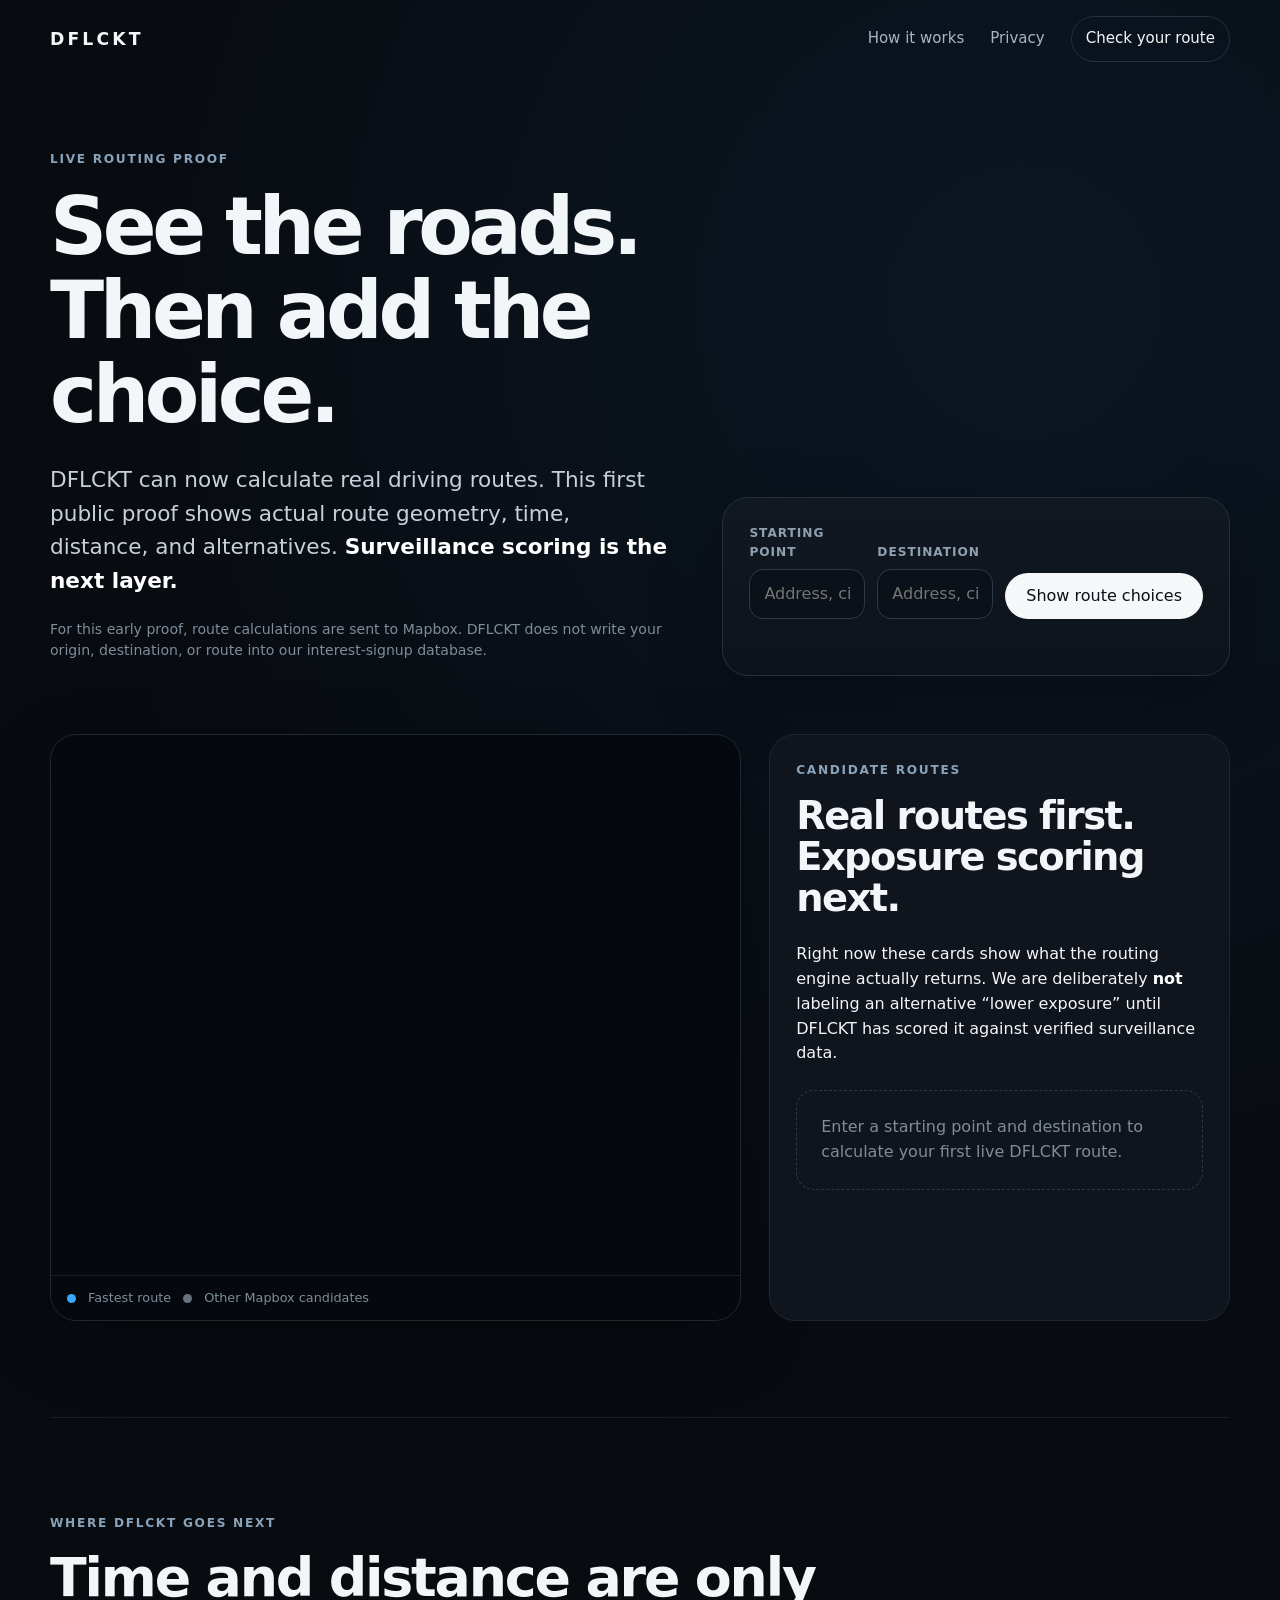
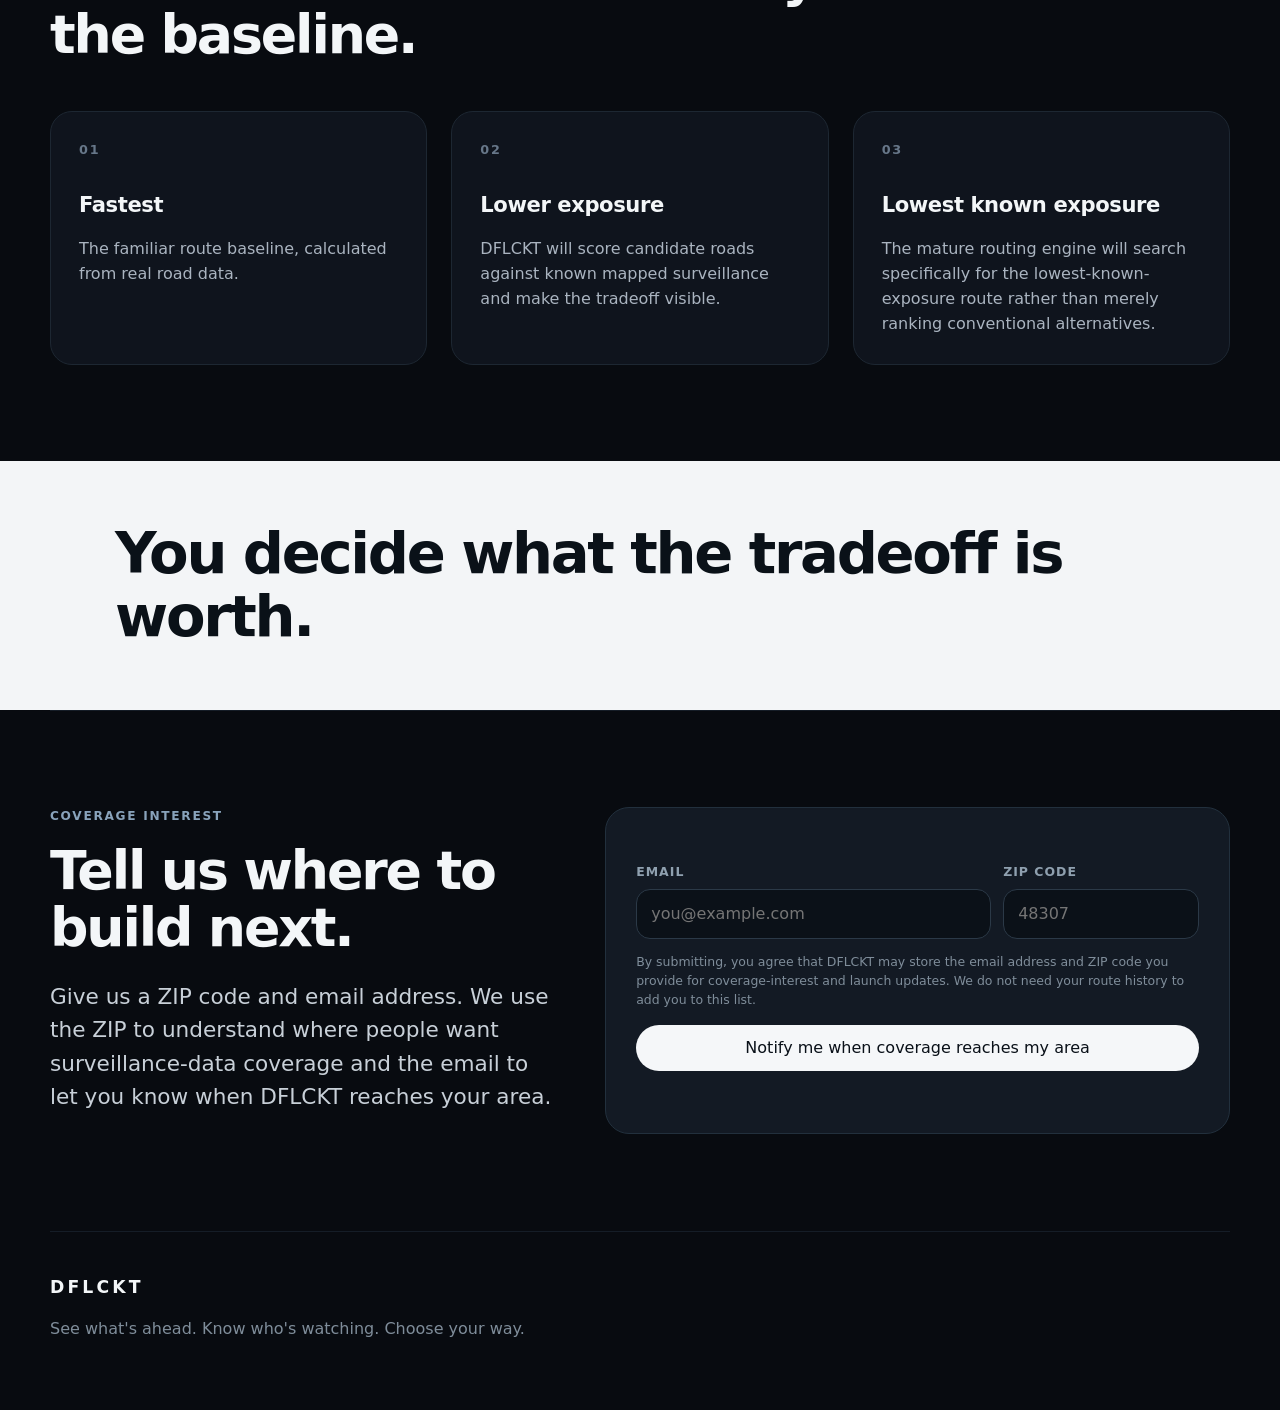
==== check-your-route.html @ 4d1cef85 "Re-enable live route checking" ====
<!doctype html><html lang="en"><head><meta charset="utf-8"><meta name="viewport" content="width=device-width,initial-scale=1"><meta name="description" content="Compare real driving routes with DFLCKT's first live routing proof."><title>Check Your Route — DFLCKT</title><link rel="stylesheet" href="https://api.mapbox.com/mapbox-gl-js/v3.14.0/mapbox-gl.css"><link rel="stylesheet" href="styles.css"></head><body><header class="site-header"><a class="brand" href="/">DFLCKT</a><nav aria-label="Primary navigation"><a href="/#how">How it works</a><a href="privacy.html">Privacy</a><a class="nav-cta" href="check-your-route.html">Check your route</a></nav></header><main><section class="route-hero"><div class="route-intro"><p class="eyebrow">Live routing proof</p><h1>See the roads.<br>Then add the choice.</h1><p class="lede">DFLCKT can now calculate real driving routes. This first public proof shows actual route geometry, time, distance, and alternatives. <strong>Surveillance scoring is the next layer.</strong></p><p class="microcopy">For this early proof, route calculations are sent to Mapbox. DFLCKT does not write your origin, destination, or route into our interest-signup database.</p></div><div class="route-panel"><form class="route-form" data-route-form novalidate><label><span>Starting point</span><input type="text" name="from" autocomplete="street-address" placeholder="Address, city, or place" required></label><label><span>Destination</span><input type="text" name="to" autocomplete="street-address" placeholder="Address, city, or place" required></label><button class="button primary" data-route-submit type="submit">Show route choices</button><p class="route-message" data-route-message aria-live="polite"></p></form></div></section><section class="route-workspace"><div class="route-map-shell"><div id="route-map" aria-label="Map showing calculated driving routes"></div><div class="route-map-note"><span class="route-dot route-dot-fast"></span> Fastest route <span class="route-dot route-dot-alt"></span> Other Mapbox candidates</div></div><div class="route-results-wrap"><div class="section-heading compact"><p class="eyebrow">Candidate routes</p><h2>Real routes first. Exposure scoring next.</h2><p>Right now these cards show what the routing engine actually returns. We are deliberately <strong>not</strong> labeling an alternative “lower exposure” until DFLCKT has scored it against verified surveillance data.</p></div><div class="route-results" data-route-results><div class="route-placeholder">Enter a starting point and destination to calculate your first live DFLCKT route.</div></div></div></section><section class="section"><div class="section-heading"><p class="eyebrow">Where DFLCKT goes next</p><h2>Time and distance are only the baseline.</h2></div><div class="three-up"><article><span class="step">01</span><h3>Fastest</h3><p>The familiar route baseline, calculated from real road data.</p></article><article><span class="step">02</span><h3>Lower exposure</h3><p>DFLCKT will score candidate roads against known mapped surveillance and make the tradeoff visible.</p></article><article><span class="step">03</span><h3>Lowest known exposure</h3><p>The mature routing engine will search specifically for the lowest-known-exposure route rather than merely ranking conventional alternatives.</p></article></div></section><section class="principle-band"><p>You decide what the tradeoff is worth.</p></section><section class="section interest-section"><div class="section-heading"><p class="eyebrow">Coverage interest</p><h2>Tell us where to build next.</h2><p class="lede">Give us a ZIP code and email address. We use the ZIP to understand where people want surveillance-data coverage and the email to let you know when DFLCKT reaches your area.</p></div><div class="check-card"><form class="interest-form" data-interest-form novalidate><div class="form-grid"><label><span>Email</span><input type="email" name="email" autocomplete="email" inputmode="email" placeholder="you@example.com" required></label><label><span>ZIP code</span><input type="text" name="zip_code" autocomplete="postal-code" inputmode="numeric" maxlength="10" placeholder="48307" required></label></div><label class="hp-field" aria-hidden="true">Company<input type="text" name="company" tabindex="-1" autocomplete="off"></label><p class="consent-copy">By submitting, you agree that DFLCKT may store the email address and ZIP code you provide for coverage-interest and launch updates. We do not need your route history to add you to this list.</p><button class="button primary form-submit" type="submit">Notify me when coverage reaches my area</button><p class="form-message" data-form-message aria-live="polite"></p></form></div></section></main><footer><a class="brand" href="/">DFLCKT</a><p>See what's ahead. Know who's watching. Choose your way.</p></footer><script src="https://api.mapbox.com/mapbox-gl-js/v3.14.0/mapbox-gl.js"></script><script src="route.js?v=20260825-1531" defer></script><script src="signup.js" defer></script></body></html>
---- styles.css ----
:root { --bg:#080b10; --panel:#0f141d; --panel-2:#131a24; --text:#f3f6f8; --muted:#aab4c0; --line:#24303d; --green:#5dd66f; }
*{box-sizing:border-box} html{scroll-behavior:smooth} body{margin:0;background:radial-gradient(circle at 80% 10%,rgba(47,156,255,.08),transparent 34%),var(--bg);color:var(--text);font-family:Inter,ui-sans-serif,system-ui,-apple-system,BlinkMacSystemFont,"Segoe UI",sans-serif;line-height:1.55} a{color:inherit;text-decoration:none} strong{color:#fff}
.site-header,.hero,.section,.check-section,.route-hero,.route-workspace,footer{width:min(1180px,calc(100% - 40px));margin-inline:auto}.site-header{min-height:78px;display:flex;align-items:center;justify-content:space-between;gap:24px}.brand{font-weight:800;letter-spacing:.18em;font-size:1.08rem}nav{display:flex;align-items:center;gap:26px;color:var(--muted);font-size:.94rem}nav a:hover{color:var(--text)}.nav-cta{color:var(--text);border:1px solid var(--line);padding:10px 14px;border-radius:999px}
.hero{padding:72px 0 84px;display:grid;grid-template-columns:1.02fr .98fr;gap:58px;align-items:center}.eyebrow{color:#89a3bb;text-transform:uppercase;letter-spacing:.14em;font-size:.76rem;font-weight:700;margin:0 0 16px}h1,h2,h3{margin-top:0;line-height:1.06}h1{font-size:clamp(3.2rem,7vw,6.2rem);letter-spacing:-.055em;margin-bottom:26px}h2{font-size:clamp(2.1rem,4.2vw,4rem);letter-spacing:-.04em;margin-bottom:24px}h3{font-size:1.32rem;letter-spacing:-.02em}.lede{font-size:clamp(1.08rem,2vw,1.35rem);color:#c8d0d8;max-width:760px}.microcopy{color:#7f8d9a;font-size:.88rem}.large{font-size:1.35rem}.hero-actions{display:flex;flex-wrap:wrap;gap:12px;margin:32px 0 22px}.button{display:inline-flex;align-items:center;justify-content:center;min-height:46px;padding:0 20px;border-radius:999px;font-weight:700;border:1px solid var(--line);font:inherit;cursor:pointer}.button.primary{background:#f5f7f9;color:#091018;border-color:transparent}.button.primary:hover{background:#fff}.button.primary:disabled{opacity:.6;cursor:wait}.button.secondary{color:var(--text);background:transparent}.button.secondary:hover{border-color:#435466}
.logo-stage{background:#000;border:1px solid #1f2a36;border-radius:28px;padding:12px;box-shadow:0 30px 80px rgba(0,0,0,.35);overflow:hidden}.hero-logo{display:block;width:100%;height:auto;max-height:650px;object-fit:contain;background:#000}.demo-note{margin:8px 8px 0;color:#6f7c89;font-size:.78rem}
.section{padding:96px 0;border-top:1px solid #151d27}.section-heading{max-width:850px}.section-heading.compact{max-width:none}.section-heading.compact h2{font-size:clamp(1.8rem,3vw,2.7rem)}.three-up{display:grid;grid-template-columns:repeat(3,1fr);gap:24px;margin-top:48px}.three-up article{background:var(--panel);border:1px solid #1d2732;border-radius:22px;padding:28px}.three-up article p{color:var(--muted);margin-bottom:0}.step{color:#677789;display:block;margin-bottom:34px;font-size:.8rem;font-weight:800;letter-spacing:.14em}.principle-band{width:100%;background:#f3f5f7;color:#0a1118;padding:62px 20px}.principle-band p{width:min(1050px,100%);margin:auto;font-size:clamp(2rem,4.5vw,4.4rem);line-height:1.08;letter-spacing:-.04em;font-weight:760}.privacy-grid{display:grid;grid-template-columns:.8fr 1.2fr;gap:72px}.privacy-copy{max-width:720px;color:#b7c1cb}.infrastructure-list{display:grid;grid-template-columns:1fr 1fr;gap:16px;margin:42px 0 28px}.infrastructure-list div{border:1px solid #1d2732;background:var(--panel);border-radius:18px;padding:22px;display:flex;flex-direction:column;gap:6px}.infrastructure-list span{color:var(--muted);font-size:.94rem}.check-section{padding:96px 0 112px;display:grid;grid-template-columns:1fr 1fr;gap:46px;align-items:start}.check-section>div:first-child p:not(.eyebrow){color:var(--muted);font-size:1.08rem;max-width:560px}.check-card{background:var(--panel-2);border:1px solid #22303d;border-radius:24px;padding:30px}.check-card p{color:var(--muted)}.status{display:flex;align-items:center;gap:9px;font-size:.84rem;font-weight:700;text-transform:uppercase;letter-spacing:.08em}.status span{width:9px;height:9px;border-radius:50%;background:var(--green);box-shadow:0 0 18px rgba(93,214,111,.65)}
.route-hero{padding:72px 0 46px;display:grid;grid-template-columns:1.1fr .9fr;gap:52px;align-items:end}.route-intro h1{font-size:clamp(3rem,6.2vw,5.5rem)}.route-panel{background:linear-gradient(180deg,#111821,#0d131a);border:1px solid #22303d;border-radius:26px;padding:26px;box-shadow:0 28px 70px rgba(0,0,0,.28)}.route-form{display:grid;grid-template-columns:1fr 1fr auto;gap:12px;align-items:end}.route-form label{display:flex;flex-direction:column;gap:8px}.route-form label span{font-size:.76rem;font-weight:700;letter-spacing:.08em;text-transform:uppercase;color:#8fa0af}.route-form input{width:100%;min-height:50px;border-radius:14px;border:1px solid #2b3947;background:#0b1118;color:var(--text);padding:0 14px;font:inherit;outline:none}.route-form input:focus{border-color:#5a7086;box-shadow:0 0 0 3px rgba(90,112,134,.15)}.route-message{grid-column:1/-1;min-height:1.3em;margin:0;color:#8d9aa7;font-size:.86rem}.route-message.success{color:#8cd99a}.route-message.error{color:#ff8c98}.route-workspace{display:grid;grid-template-columns:1.2fr .8fr;gap:28px;padding:12px 0 96px}.route-map-shell{background:#05080c;border:1px solid #1d2732;border-radius:26px;overflow:hidden;box-shadow:0 24px 70px rgba(0,0,0,.28)}#route-map{height:540px;min-height:420px}.route-map-note{display:flex;gap:12px;align-items:center;flex-wrap:wrap;padding:12px 16px;color:#7f8d9a;font-size:.8rem;border-top:1px solid #17202a}.route-dot{display:inline-block;width:9px;height:9px;border-radius:50%}.route-dot-fast{background:#37a7ff}.route-dot-alt{background:#667481}.route-results-wrap{background:var(--panel);border:1px solid #1d2732;border-radius:26px;padding:26px}.route-results{display:grid;gap:12px;margin-top:24px}.route-placeholder{border:1px dashed #2b3947;border-radius:18px;padding:24px;color:#7f8d9a}.route-result{display:grid;grid-template-columns:1fr auto;gap:16px;align-items:center;border:1px solid #263341;border-radius:18px;padding:18px;background:#0b1118}.route-result.fastest{border-color:#2c79aa;background:linear-gradient(180deg,rgba(55,167,255,.09),rgba(11,17,24,.98))}.route-result>div:first-child{display:flex;flex-direction:column;gap:5px}.route-result-label{font-size:.74rem;letter-spacing:.08em;text-transform:uppercase;color:#8fa0af;font-weight:700}.route-result strong{font-size:1.55rem}.route-result-meta{display:flex;flex-direction:column;align-items:flex-end;gap:4px;color:#8d9aa7;font-size:.86rem}.interest-section{display:grid;grid-template-columns:.9fr 1.1fr;gap:44px;align-items:start}
.interest-form{margin-top:24px}.form-grid{display:grid;grid-template-columns:1.45fr .8fr;gap:12px}.interest-form label{display:flex;flex-direction:column;gap:8px}.interest-form label span{font-size:.78rem;font-weight:700;letter-spacing:.08em;text-transform:uppercase;color:#8fa0af}.interest-form input{width:100%;min-height:50px;border-radius:14px;border:1px solid #2b3947;background:#0b1118;color:var(--text);padding:0 14px;font:inherit;outline:none}.interest-form input:focus{border-color:#5a7086;box-shadow:0 0 0 3px rgba(90,112,134,.15)}.consent-copy{font-size:.78rem;line-height:1.5;margin:14px 0 16px;color:#7f8d9a!important}.form-submit{width:100%}.form-message{min-height:1.4em;margin:12px 0 0!important;font-size:.88rem}.form-message.success{color:#83e391!important}.form-message.error{color:#ff8c98!important}.hp-field{position:absolute!important;left:-10000px!important;width:1px!important;height:1px!important;overflow:hidden!important}
footer{border-top:1px solid #151d27;padding:42px 0 52px;color:#7f8d9a}footer .brand{color:var(--text)}.footer-note{max-width:860px;font-size:.82rem}
@media(max-width:980px){.route-hero,.route-workspace,.interest-section{grid-template-columns:1fr}.route-form{grid-template-columns:1fr 1fr}.route-form .button{grid-column:1/-1}.route-workspace{padding-top:0}}
@media(max-width:900px){nav a:not(.nav-cta){display:none}.hero,.privacy-grid,.check-section{grid-template-columns:1fr}.hero{padding-top:52px}.logo-stage{order:2;max-width:620px;margin-inline:auto}.three-up{grid-template-columns:1fr}.infrastructure-list{grid-template-columns:1fr}}
@media(max-width:560px){.site-header,.hero,.section,.check-section,.route-hero,.route-workspace,footer{width:min(100% - 28px,1180px)}.site-header{min-height:68px}.brand{font-size:.95rem}.nav-cta{padding:8px 12px}.hero{padding:40px 0 64px;gap:34px}h1{font-size:3.25rem}.section,.check-section{padding:70px 0}.principle-band{padding:48px 18px}.form-grid,.route-form{grid-template-columns:1fr}.route-form .button{grid-column:auto}.route-hero{padding:42px 0 30px;gap:28px}.route-intro h1{font-size:3.1rem}.route-panel,.route-results-wrap{padding:20px;border-radius:20px}#route-map{height:430px}.route-result{grid-template-columns:1fr}.route-result-meta{align-items:flex-start}.interest-section{gap:28px}}
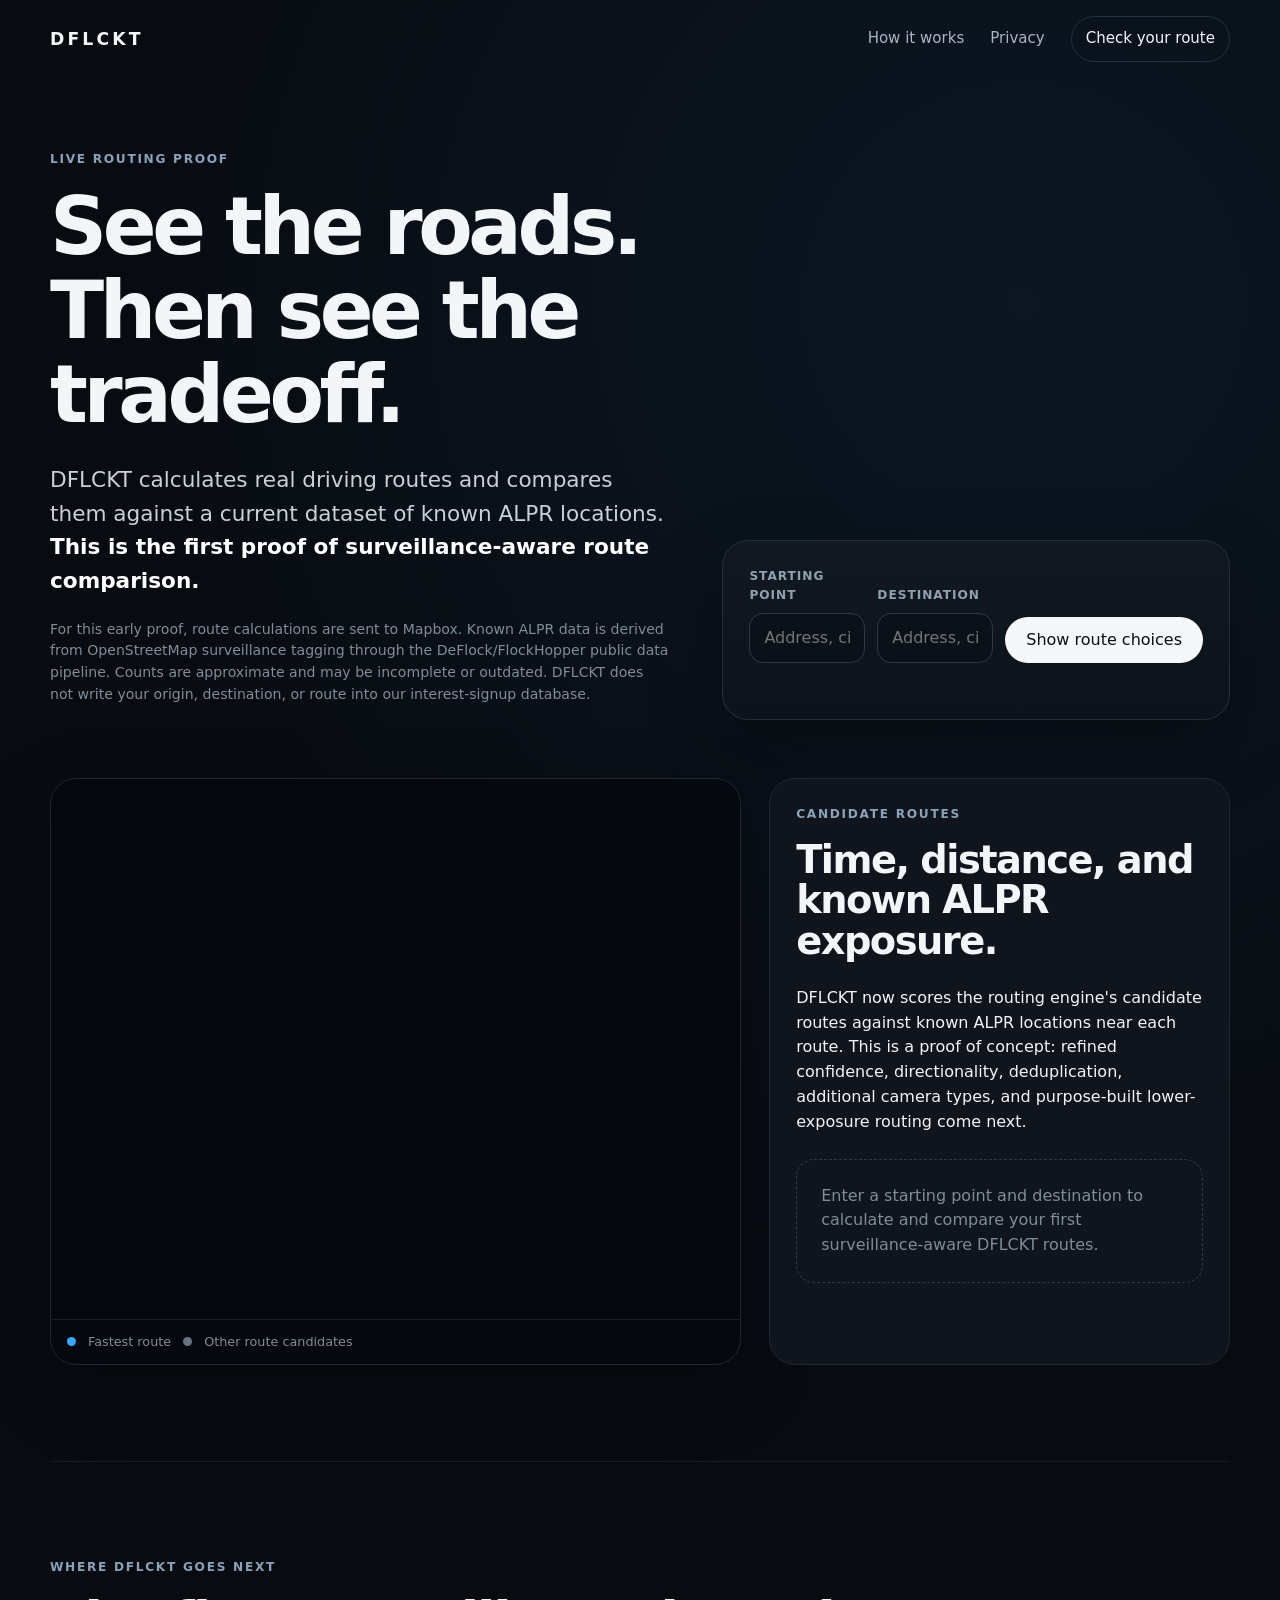
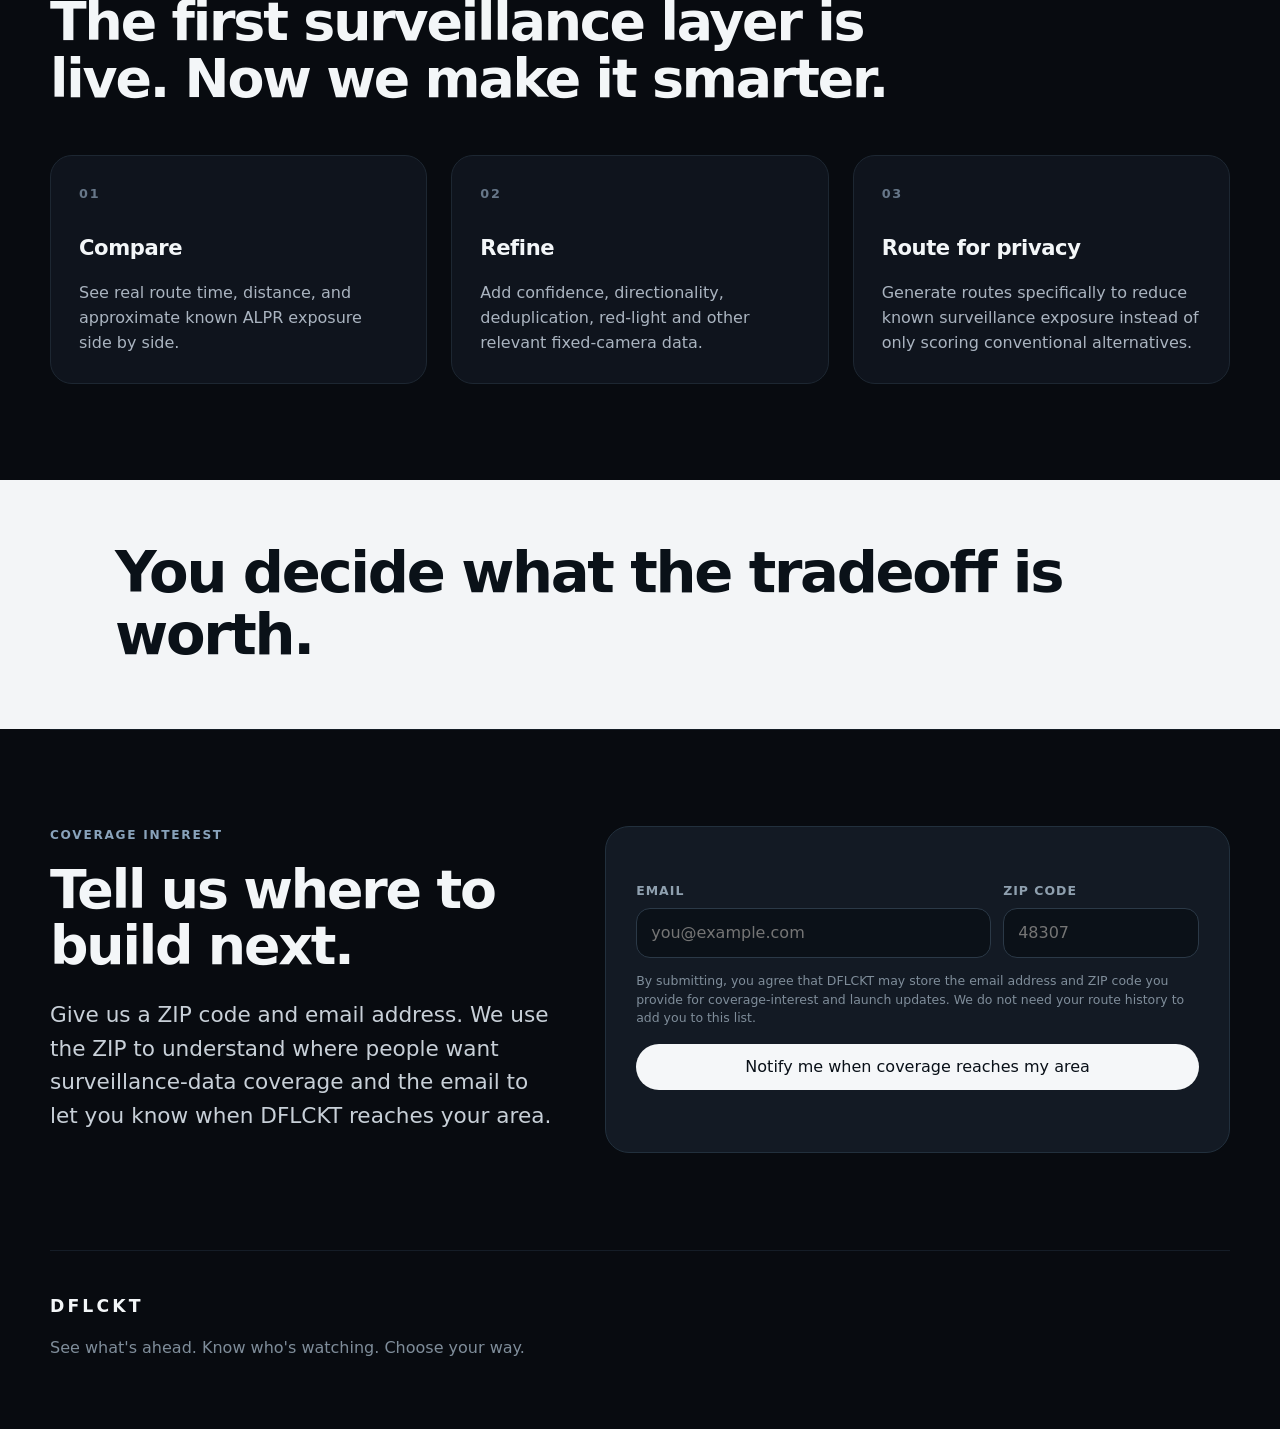
==== commit aa0e214f: "Expose ALPR scoring proof on route page" ====
--- a/check-your-route.html
+++ b/check-your-route.html
@@ -1 +1 @@
-<!doctype html><html lang="en"><head><meta charset="utf-8"><meta name="viewport" content="width=device-width,initial-scale=1"><meta name="description" content="Compare real driving routes with DFLCKT's first live routing proof."><title>Check Your Route — DFLCKT</title><link rel="stylesheet" href="https://api.mapbox.com/mapbox-gl-js/v3.14.0/mapbox-gl.css"><link rel="stylesheet" href="styles.css"></head><body><header class="site-header"><a class="brand" href="/">DFLCKT</a><nav aria-label="Primary navigation"><a href="/#how">How it works</a><a href="privacy.html">Privacy</a><a class="nav-cta" href="check-your-route.html">Check your route</a></nav></header><main><section class="route-hero"><div class="route-intro"><p class="eyebrow">Live routing proof</p><h1>See the roads.<br>Then add the choice.</h1><p class="lede">DFLCKT can now calculate real driving routes. This first public proof shows actual route geometry, time, distance, and alternatives. <strong>Surveillance scoring is the next layer.</strong></p><p class="microcopy">For this early proof, route calculations are sent to Mapbox. DFLCKT does not write your origin, destination, or route into our interest-signup database.</p></div><div class="route-panel"><form class="route-form" data-route-form novalidate><label><span>Starting point</span><input type="text" name="from" autocomplete="street-address" placeholder="Address, city, or place" required></label><label><span>Destination</span><input type="text" name="to" autocomplete="street-address" placeholder="Address, city, or place" required></label><button class="button primary" data-route-submit type="submit">Show route choices</button><p class="route-message" data-route-message aria-live="polite"></p></form></div></section><section class="route-workspace"><div class="route-map-shell"><div id="route-map" aria-label="Map showing calculated driving routes"></div><div class="route-map-note"><span class="route-dot route-dot-fast"></span> Fastest route <span class="route-dot route-dot-alt"></span> Other Mapbox candidates</div></div><div class="route-results-wrap"><div class="section-heading compact"><p class="eyebrow">Candidate routes</p><h2>Real routes first. Exposure scoring next.</h2><p>Right now these cards show what the routing engine actually returns. We are deliberately <strong>not</strong> labeling an alternative “lower exposure” until DFLCKT has scored it against verified surveillance data.</p></div><div class="route-results" data-route-results><div class="route-placeholder">Enter a starting point and destination to calculate your first live DFLCKT route.</div></div></div></section><section class="section"><div class="section-heading"><p class="eyebrow">Where DFLCKT goes next</p><h2>Time and distance are only the baseline.</h2></div><div class="three-up"><article><span class="step">01</span><h3>Fastest</h3><p>The familiar route baseline, calculated from real road data.</p></article><article><span class="step">02</span><h3>Lower exposure</h3><p>DFLCKT will score candidate roads against known mapped surveillance and make the tradeoff visible.</p></article><article><span class="step">03</span><h3>Lowest known exposure</h3><p>The mature routing engine will search specifically for the lowest-known-exposure route rather than merely ranking conventional alternatives.</p></article></div></section><section class="principle-band"><p>You decide what the tradeoff is worth.</p></section><section class="section interest-section"><div class="section-heading"><p class="eyebrow">Coverage interest</p><h2>Tell us where to build next.</h2><p class="lede">Give us a ZIP code and email address. We use the ZIP to understand where people want surveillance-data coverage and the email to let you know when DFLCKT reaches your area.</p></div><div class="check-card"><form class="interest-form" data-interest-form novalidate><div class="form-grid"><label><span>Email</span><input type="email" name="email" autocomplete="email" inputmode="email" placeholder="you@example.com" required></label><label><span>ZIP code</span><input type="text" name="zip_code" autocomplete="postal-code" inputmode="numeric" maxlength="10" placeholder="48307" required></label></div><label class="hp-field" aria-hidden="true">Company<input type="text" name="company" tabindex="-1" autocomplete="off"></label><p class="consent-copy">By submitting, you agree that DFLCKT may store the email address and ZIP code you provide for coverage-interest and launch updates. We do not need your route history to add you to this list.</p><button class="button primary form-submit" type="submit">Notify me when coverage reaches my area</button><p class="form-message" data-form-message aria-live="polite"></p></form></div></section></main><footer><a class="brand" href="/">DFLCKT</a><p>See what's ahead. Know who's watching. Choose your way.</p></footer><script src="https://api.mapbox.com/mapbox-gl-js/v3.14.0/mapbox-gl.js"></script><script src="route.js?v=20260825-1531" defer></script><script src="signup.js" defer></script></body></html>+<!doctype html><html lang="en"><head><meta charset="utf-8"><meta name="viewport" content="width=device-width,initial-scale=1"><meta name="description" content="Compare real driving routes with DFLCKT's first live surveillance-aware routing proof."><title>Check Your Route — DFLCKT</title><link rel="stylesheet" href="https://api.mapbox.com/mapbox-gl-js/v3.14.0/mapbox-gl.css"><link rel="stylesheet" href="styles.css"></head><body><header class="site-header"><a class="brand" href="/">DFLCKT</a><nav aria-label="Primary navigation"><a href="/#how">How it works</a><a href="privacy.html">Privacy</a><a class="nav-cta" href="check-your-route.html">Check your route</a></nav></header><main><section class="route-hero"><div class="route-intro"><p class="eyebrow">Live routing proof</p><h1>See the roads.<br>Then see the tradeoff.</h1><p class="lede">DFLCKT calculates real driving routes and compares them against a current dataset of known ALPR locations. <strong>This is the first proof of surveillance-aware route comparison.</strong></p><p class="microcopy">For this early proof, route calculations are sent to Mapbox. Known ALPR data is derived from OpenStreetMap surveillance tagging through the DeFlock/FlockHopper public data pipeline. Counts are approximate and may be incomplete or outdated. DFLCKT does not write your origin, destination, or route into our interest-signup database.</p></div><div class="route-panel"><form class="route-form" data-route-form novalidate><label><span>Starting point</span><input type="text" name="from" autocomplete="street-address" placeholder="Address, city, or place" required></label><label><span>Destination</span><input type="text" name="to" autocomplete="street-address" placeholder="Address, city, or place" required></label><button class="button primary" data-route-submit type="submit">Show route choices</button><p class="route-message" data-route-message aria-live="polite"></p></form></div></section><section class="route-workspace"><div class="route-map-shell"><div id="route-map" aria-label="Map showing calculated driving routes"></div><div class="route-map-note"><span class="route-dot route-dot-fast"></span> Fastest route <span class="route-dot route-dot-alt"></span> Other route candidates</div></div><div class="route-results-wrap"><div class="section-heading compact"><p class="eyebrow">Candidate routes</p><h2>Time, distance, and known ALPR exposure.</h2><p>DFLCKT now scores the routing engine's candidate routes against known ALPR locations near each route. This is a proof of concept: refined confidence, directionality, deduplication, additional camera types, and purpose-built lower-exposure routing come next.</p></div><div class="route-results" data-route-results><div class="route-placeholder">Enter a starting point and destination to calculate and compare your first surveillance-aware DFLCKT routes.</div></div></div></section><section class="section"><div class="section-heading"><p class="eyebrow">Where DFLCKT goes next</p><h2>The first surveillance layer is live. Now we make it smarter.</h2></div><div class="three-up"><article><span class="step">01</span><h3>Compare</h3><p>See real route time, distance, and approximate known ALPR exposure side by side.</p></article><article><span class="step">02</span><h3>Refine</h3><p>Add confidence, directionality, deduplication, red-light and other relevant fixed-camera data.</p></article><article><span class="step">03</span><h3>Route for privacy</h3><p>Generate routes specifically to reduce known surveillance exposure instead of only scoring conventional alternatives.</p></article></div></section><section class="principle-band"><p>You decide what the tradeoff is worth.</p></section><section class="section interest-section"><div class="section-heading"><p class="eyebrow">Coverage interest</p><h2>Tell us where to build next.</h2><p class="lede">Give us a ZIP code and email address. We use the ZIP to understand where people want surveillance-data coverage and the email to let you know when DFLCKT reaches your area.</p></div><div class="check-card"><form class="interest-form" data-interest-form novalidate><div class="form-grid"><label><span>Email</span><input type="email" name="email" autocomplete="email" inputmode="email" placeholder="you@example.com" required></label><label><span>ZIP code</span><input type="text" name="zip_code" autocomplete="postal-code" inputmode="numeric" maxlength="10" placeholder="48307" required></label></div><label class="hp-field" aria-hidden="true">Company<input type="text" name="company" tabindex="-1" autocomplete="off"></label><p class="consent-copy">By submitting, you agree that DFLCKT may store the email address and ZIP code you provide for coverage-interest and launch updates. We do not need your route history to add you to this list.</p><button class="button primary form-submit" type="submit">Notify me when coverage reaches my area</button><p class="form-message" data-form-message aria-live="polite"></p></form></div></section></main><footer><a class="brand" href="/">DFLCKT</a><p>See what's ahead. Know who's watching. Choose your way.</p></footer><script src="https://api.mapbox.com/mapbox-gl-js/v3.14.0/mapbox-gl.js"></script><script src="route.js?v=20260825-alpr-poc1" defer></script><script src="signup.js" defer></script></body></html>
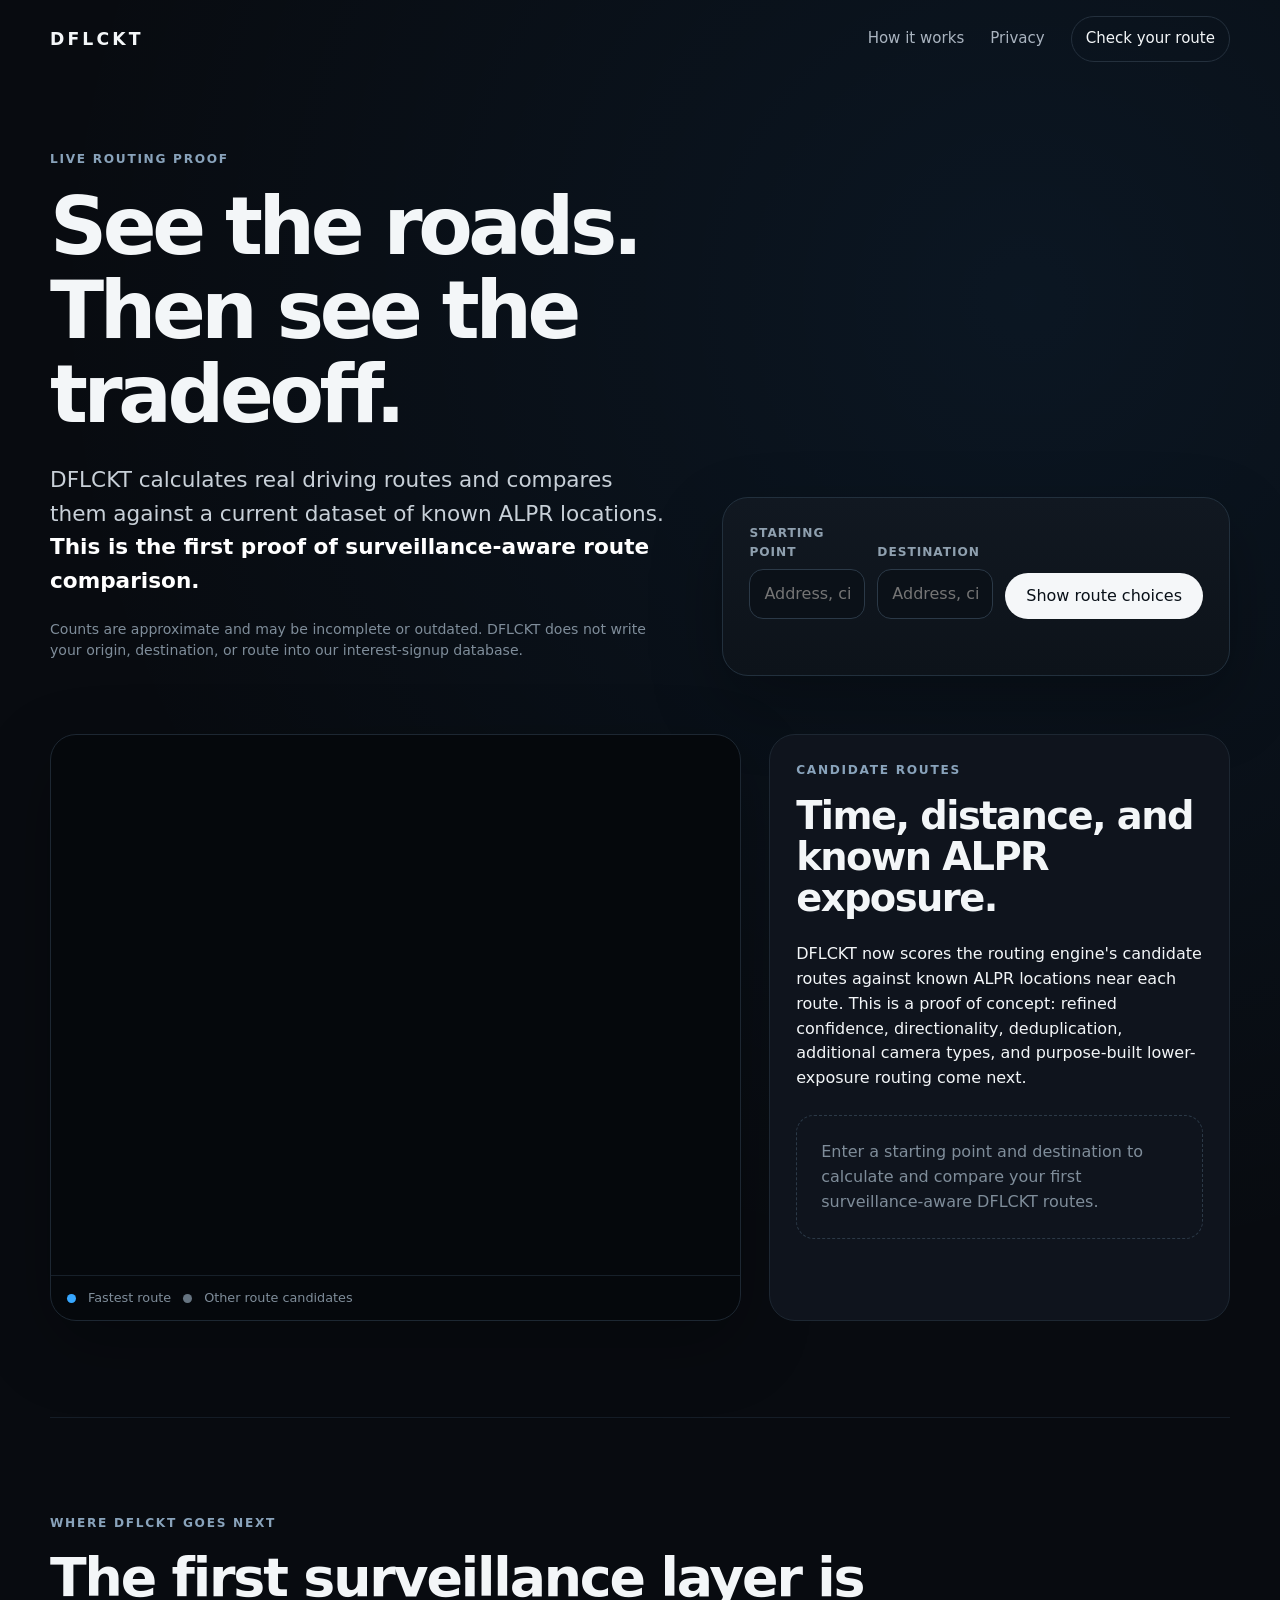
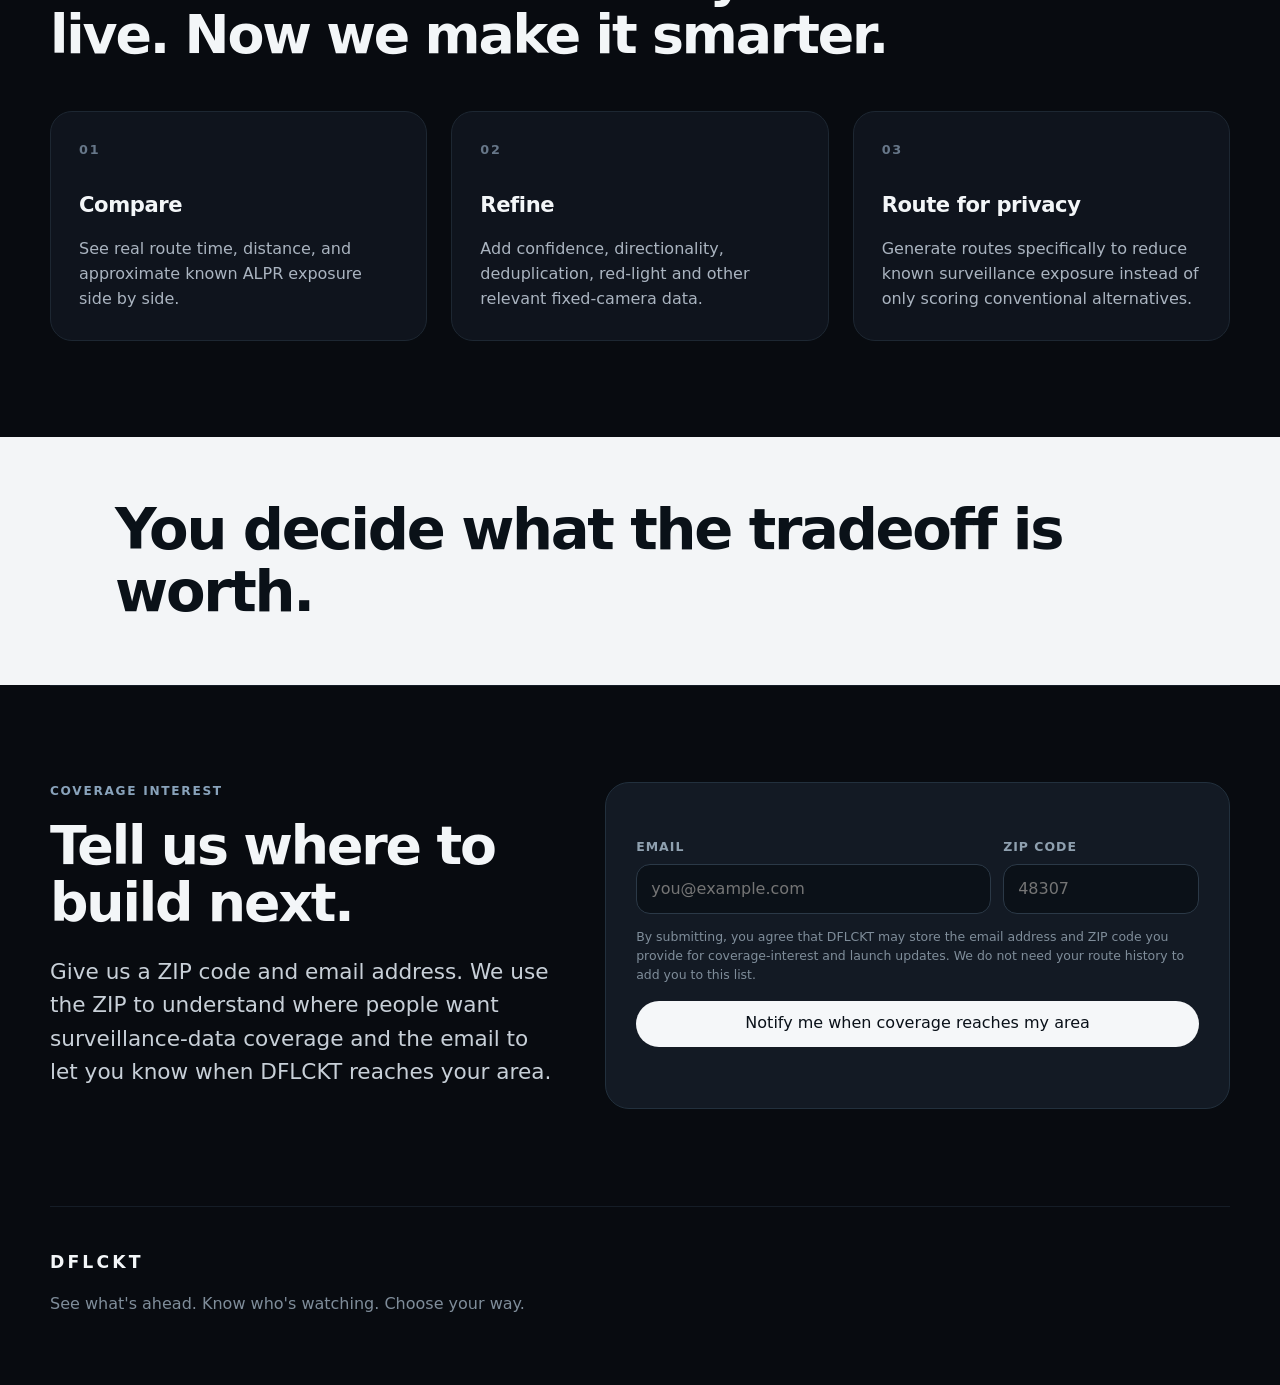
==== commit f5462cc8: "Trim routing proof microcopy" ====
--- a/check-your-route.html
+++ b/check-your-route.html
@@ -1 +1 @@
-<!doctype html><html lang="en"><head><meta charset="utf-8"><meta name="viewport" content="width=device-width,initial-scale=1"><meta name="description" content="Compare real driving routes with DFLCKT's first live surveillance-aware routing proof."><title>Check Your Route — DFLCKT</title><link rel="stylesheet" href="https://api.mapbox.com/mapbox-gl-js/v3.14.0/mapbox-gl.css"><link rel="stylesheet" href="styles.css"></head><body><header class="site-header"><a class="brand" href="/">DFLCKT</a><nav aria-label="Primary navigation"><a href="/#how">How it works</a><a href="privacy.html">Privacy</a><a class="nav-cta" href="check-your-route.html">Check your route</a></nav></header><main><section class="route-hero"><div class="route-intro"><p class="eyebrow">Live routing proof</p><h1>See the roads.<br>Then see the tradeoff.</h1><p class="lede">DFLCKT calculates real driving routes and compares them against a current dataset of known ALPR locations. <strong>This is the first proof of surveillance-aware route comparison.</strong></p><p class="microcopy">For this early proof, route calculations are sent to Mapbox. Known ALPR data is derived from OpenStreetMap surveillance tagging through the DeFlock/FlockHopper public data pipeline. Counts are approximate and may be incomplete or outdated. DFLCKT does not write your origin, destination, or route into our interest-signup database.</p></div><div class="route-panel"><form class="route-form" data-route-form novalidate><label><span>Starting point</span><input type="text" name="from" autocomplete="street-address" placeholder="Address, city, or place" required></label><label><span>Destination</span><input type="text" name="to" autocomplete="street-address" placeholder="Address, city, or place" required></label><button class="button primary" data-route-submit type="submit">Show route choices</button><p class="route-message" data-route-message aria-live="polite"></p></form></div></section><section class="route-workspace"><div class="route-map-shell"><div id="route-map" aria-label="Map showing calculated driving routes"></div><div class="route-map-note"><span class="route-dot route-dot-fast"></span> Fastest route <span class="route-dot route-dot-alt"></span> Other route candidates</div></div><div class="route-results-wrap"><div class="section-heading compact"><p class="eyebrow">Candidate routes</p><h2>Time, distance, and known ALPR exposure.</h2><p>DFLCKT now scores the routing engine's candidate routes against known ALPR locations near each route. This is a proof of concept: refined confidence, directionality, deduplication, additional camera types, and purpose-built lower-exposure routing come next.</p></div><div class="route-results" data-route-results><div class="route-placeholder">Enter a starting point and destination to calculate and compare your first surveillance-aware DFLCKT routes.</div></div></div></section><section class="section"><div class="section-heading"><p class="eyebrow">Where DFLCKT goes next</p><h2>The first surveillance layer is live. Now we make it smarter.</h2></div><div class="three-up"><article><span class="step">01</span><h3>Compare</h3><p>See real route time, distance, and approximate known ALPR exposure side by side.</p></article><article><span class="step">02</span><h3>Refine</h3><p>Add confidence, directionality, deduplication, red-light and other relevant fixed-camera data.</p></article><article><span class="step">03</span><h3>Route for privacy</h3><p>Generate routes specifically to reduce known surveillance exposure instead of only scoring conventional alternatives.</p></article></div></section><section class="principle-band"><p>You decide what the tradeoff is worth.</p></section><section class="section interest-section"><div class="section-heading"><p class="eyebrow">Coverage interest</p><h2>Tell us where to build next.</h2><p class="lede">Give us a ZIP code and email address. We use the ZIP to understand where people want surveillance-data coverage and the email to let you know when DFLCKT reaches your area.</p></div><div class="check-card"><form class="interest-form" data-interest-form novalidate><div class="form-grid"><label><span>Email</span><input type="email" name="email" autocomplete="email" inputmode="email" placeholder="you@example.com" required></label><label><span>ZIP code</span><input type="text" name="zip_code" autocomplete="postal-code" inputmode="numeric" maxlength="10" placeholder="48307" required></label></div><label class="hp-field" aria-hidden="true">Company<input type="text" name="company" tabindex="-1" autocomplete="off"></label><p class="consent-copy">By submitting, you agree that DFLCKT may store the email address and ZIP code you provide for coverage-interest and launch updates. We do not need your route history to add you to this list.</p><button class="button primary form-submit" type="submit">Notify me when coverage reaches my area</button><p class="form-message" data-form-message aria-live="polite"></p></form></div></section></main><footer><a class="brand" href="/">DFLCKT</a><p>See what's ahead. Know who's watching. Choose your way.</p></footer><script src="https://api.mapbox.com/mapbox-gl-js/v3.14.0/mapbox-gl.js"></script><script src="route.js?v=20260825-alpr-poc1" defer></script><script src="signup.js" defer></script></body></html>+<!doctype html><html lang="en"><head><meta charset="utf-8"><meta name="viewport" content="width=device-width,initial-scale=1"><meta name="description" content="Compare real driving routes with DFLCKT's first live surveillance-aware routing proof."><title>Check Your Route — DFLCKT</title><link rel="stylesheet" href="https://api.mapbox.com/mapbox-gl-js/v3.14.0/mapbox-gl.css"><link rel="stylesheet" href="styles.css"></head><body><header class="site-header"><a class="brand" href="/">DFLCKT</a><nav aria-label="Primary navigation"><a href="/#how">How it works</a><a href="privacy.html">Privacy</a><a class="nav-cta" href="check-your-route.html">Check your route</a></nav></header><main><section class="route-hero"><div class="route-intro"><p class="eyebrow">Live routing proof</p><h1>See the roads.<br>Then see the tradeoff.</h1><p class="lede">DFLCKT calculates real driving routes and compares them against a current dataset of known ALPR locations. <strong>This is the first proof of surveillance-aware route comparison.</strong></p><p class="microcopy">Counts are approximate and may be incomplete or outdated. DFLCKT does not write your origin, destination, or route into our interest-signup database.</p></div><div class="route-panel"><form class="route-form" data-route-form novalidate><label><span>Starting point</span><input type="text" name="from" autocomplete="street-address" placeholder="Address, city, or place" required></label><label><span>Destination</span><input type="text" name="to" autocomplete="street-address" placeholder="Address, city, or place" required></label><button class="button primary" data-route-submit type="submit">Show route choices</button><p class="route-message" data-route-message aria-live="polite"></p></form></div></section><section class="route-workspace"><div class="route-map-shell"><div id="route-map" aria-label="Map showing calculated driving routes"></div><div class="route-map-note"><span class="route-dot route-dot-fast"></span> Fastest route <span class="route-dot route-dot-alt"></span> Other route candidates</div></div><div class="route-results-wrap"><div class="section-heading compact"><p class="eyebrow">Candidate routes</p><h2>Time, distance, and known ALPR exposure.</h2><p>DFLCKT now scores the routing engine's candidate routes against known ALPR locations near each route. This is a proof of concept: refined confidence, directionality, deduplication, additional camera types, and purpose-built lower-exposure routing come next.</p></div><div class="route-results" data-route-results><div class="route-placeholder">Enter a starting point and destination to calculate and compare your first surveillance-aware DFLCKT routes.</div></div></div></section><section class="section"><div class="section-heading"><p class="eyebrow">Where DFLCKT goes next</p><h2>The first surveillance layer is live. Now we make it smarter.</h2></div><div class="three-up"><article><span class="step">01</span><h3>Compare</h3><p>See real route time, distance, and approximate known ALPR exposure side by side.</p></article><article><span class="step">02</span><h3>Refine</h3><p>Add confidence, directionality, deduplication, red-light and other relevant fixed-camera data.</p></article><article><span class="step">03</span><h3>Route for privacy</h3><p>Generate routes specifically to reduce known surveillance exposure instead of only scoring conventional alternatives.</p></article></div></section><section class="principle-band"><p>You decide what the tradeoff is worth.</p></section><section class="section interest-section"><div class="section-heading"><p class="eyebrow">Coverage interest</p><h2>Tell us where to build next.</h2><p class="lede">Give us a ZIP code and email address. We use the ZIP to understand where people want surveillance-data coverage and the email to let you know when DFLCKT reaches your area.</p></div><div class="check-card"><form class="interest-form" data-interest-form novalidate><div class="form-grid"><label><span>Email</span><input type="email" name="email" autocomplete="email" inputmode="email" placeholder="you@example.com" required></label><label><span>ZIP code</span><input type="text" name="zip_code" autocomplete="postal-code" inputmode="numeric" maxlength="10" placeholder="48307" required></label></div><label class="hp-field" aria-hidden="true">Company<input type="text" name="company" tabindex="-1" autocomplete="off"></label><p class="consent-copy">By submitting, you agree that DFLCKT may store the email address and ZIP code you provide for coverage-interest and launch updates. We do not need your route history to add you to this list.</p><button class="button primary form-submit" type="submit">Notify me when coverage reaches my area</button><p class="form-message" data-form-message aria-live="polite"></p></form></div></section></main><footer><a class="brand" href="/">DFLCKT</a><p>See what's ahead. Know who's watching. Choose your way.</p></footer><script src="https://api.mapbox.com/mapbox-gl-js/v3.14.0/mapbox-gl.js"></script><script src="route.js?v=20260825-alpr-poc1" defer></script><script src="signup.js" defer></script></body></html>
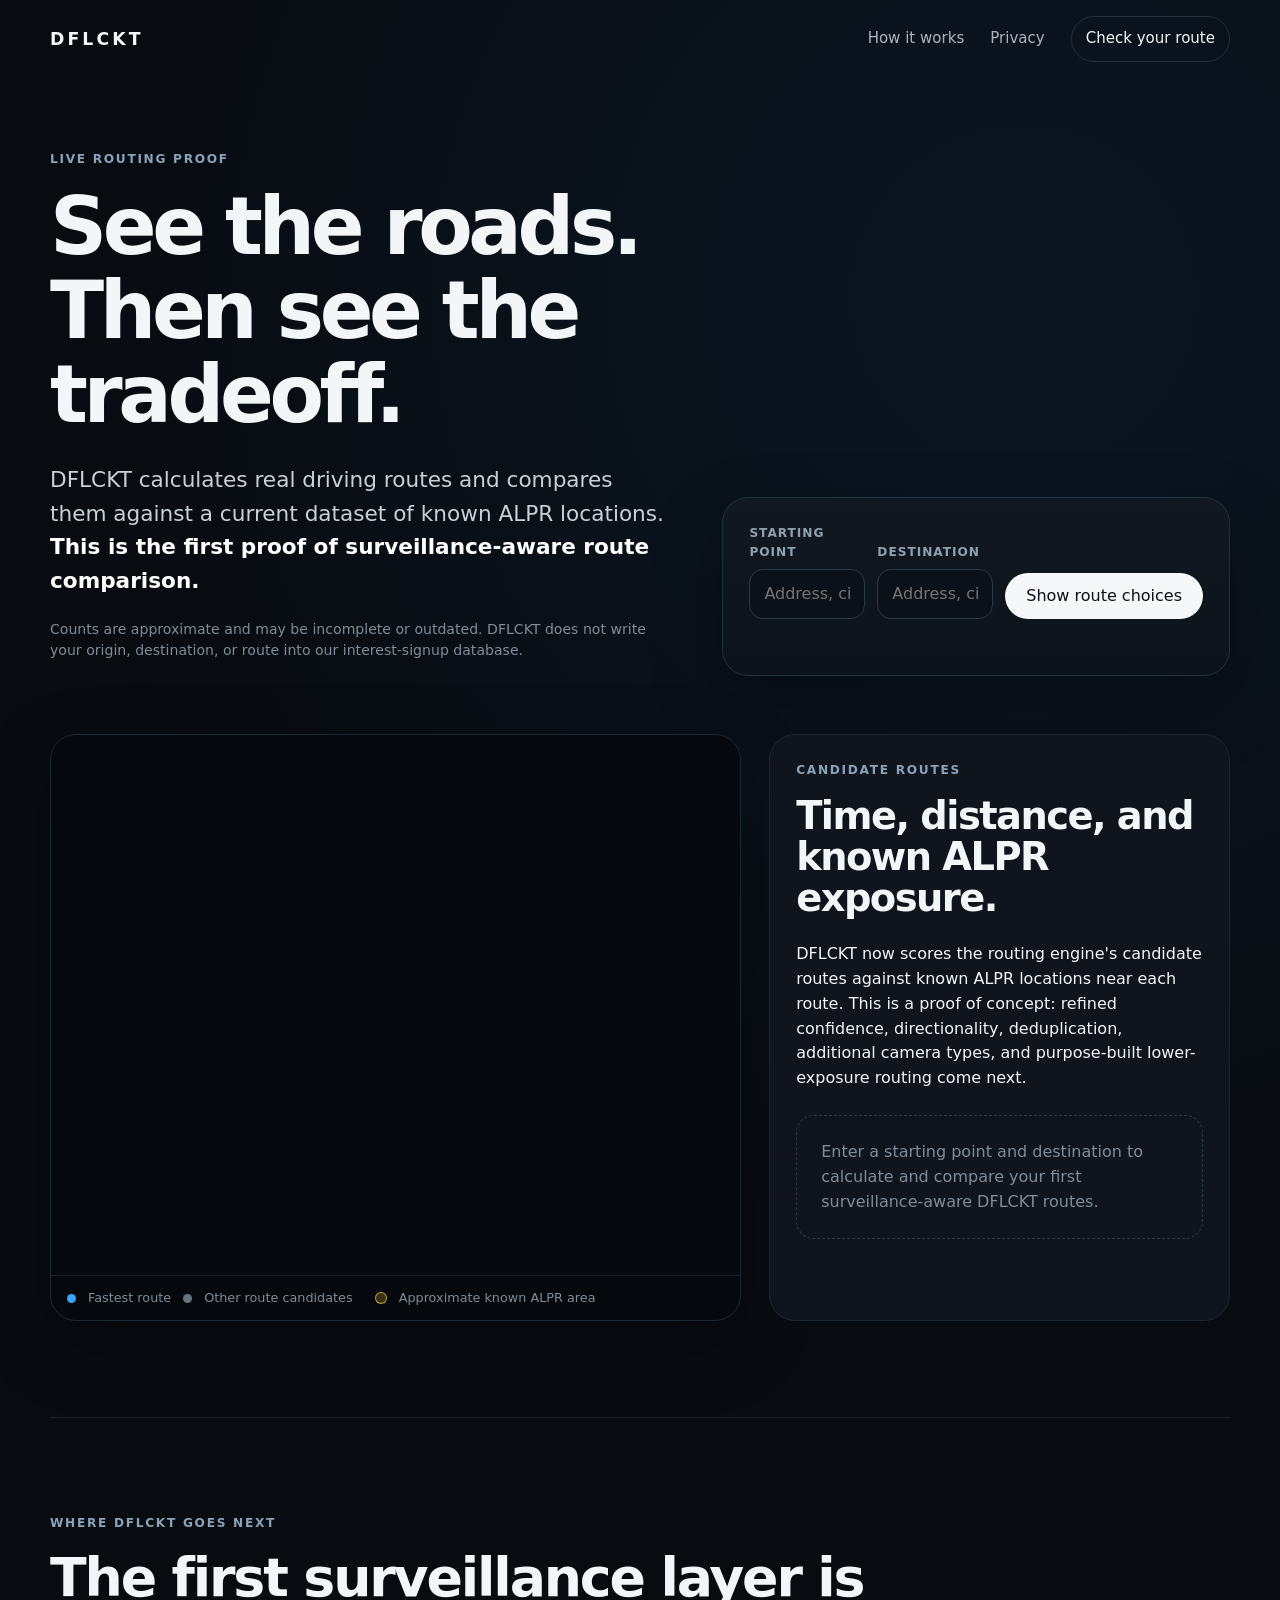
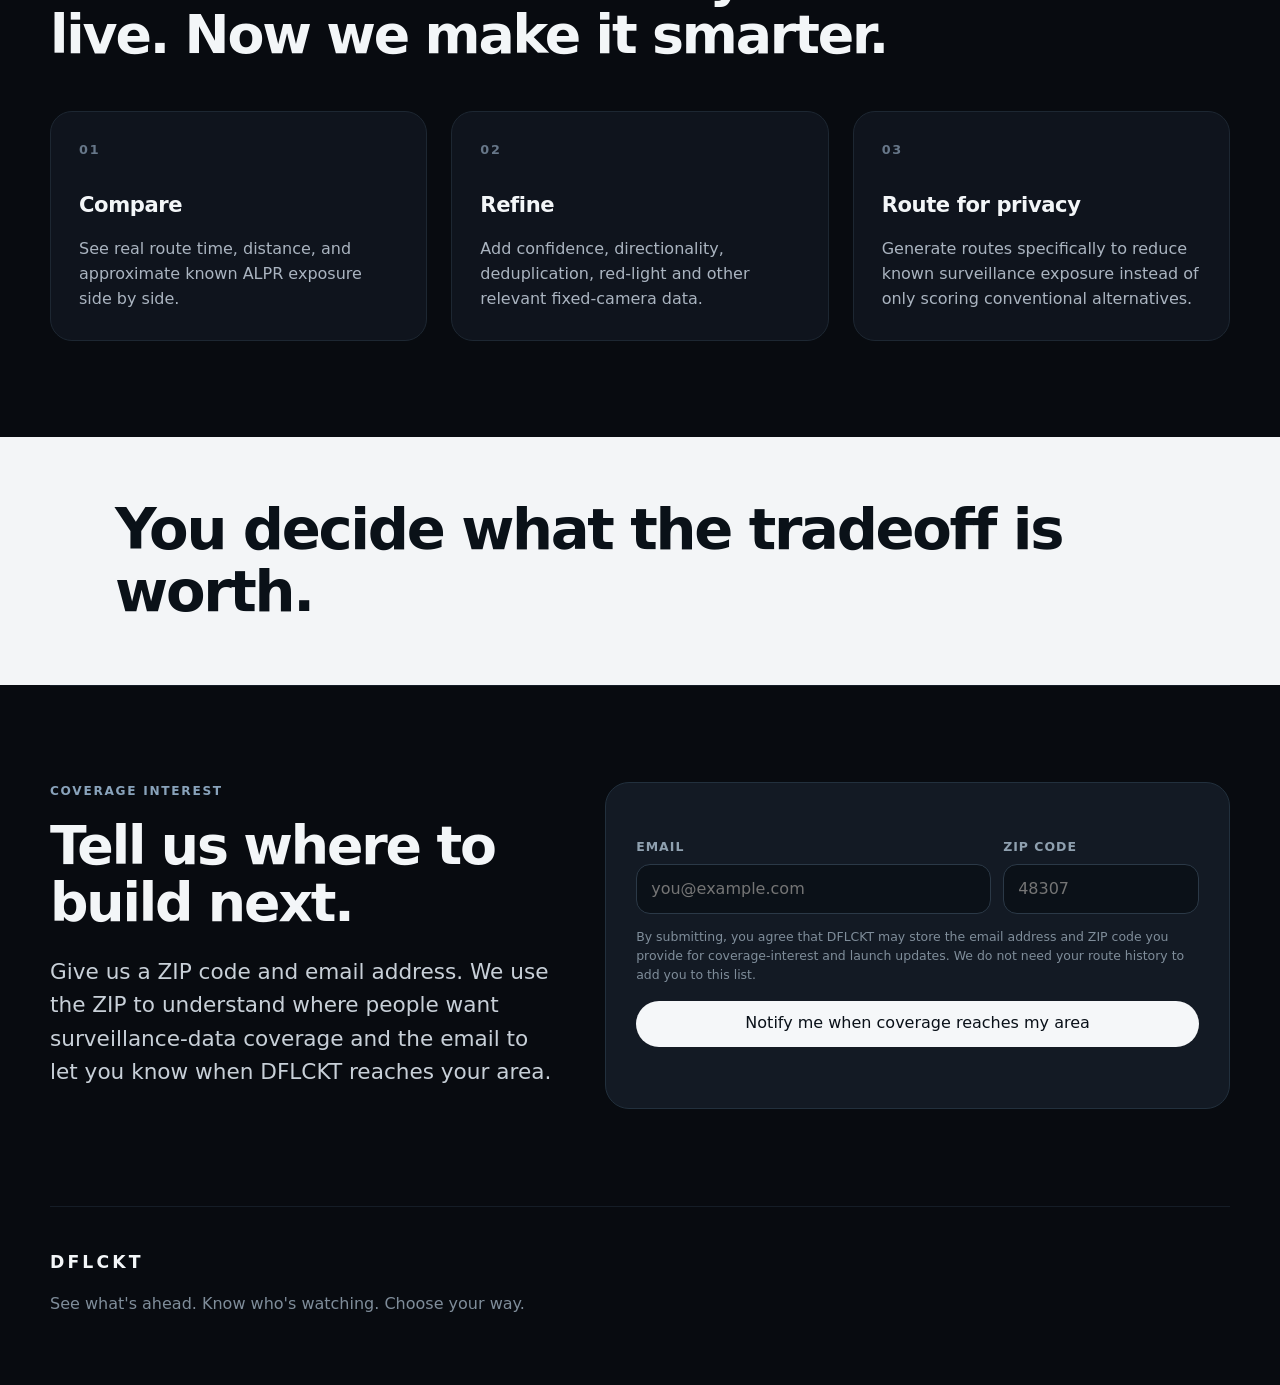
==== commit 37f68b18: "Label approximate ALPR areas on route map" ====
--- a/check-your-route.html
+++ b/check-your-route.html
@@ -1 +1 @@
-<!doctype html><html lang="en"><head><meta charset="utf-8"><meta name="viewport" content="width=device-width,initial-scale=1"><meta name="description" content="Compare real driving routes with DFLCKT's first live surveillance-aware routing proof."><title>Check Your Route — DFLCKT</title><link rel="stylesheet" href="https://api.mapbox.com/mapbox-gl-js/v3.14.0/mapbox-gl.css"><link rel="stylesheet" href="styles.css"></head><body><header class="site-header"><a class="brand" href="/">DFLCKT</a><nav aria-label="Primary navigation"><a href="/#how">How it works</a><a href="privacy.html">Privacy</a><a class="nav-cta" href="check-your-route.html">Check your route</a></nav></header><main><section class="route-hero"><div class="route-intro"><p class="eyebrow">Live routing proof</p><h1>See the roads.<br>Then see the tradeoff.</h1><p class="lede">DFLCKT calculates real driving routes and compares them against a current dataset of known ALPR locations. <strong>This is the first proof of surveillance-aware route comparison.</strong></p><p class="microcopy">Counts are approximate and may be incomplete or outdated. DFLCKT does not write your origin, destination, or route into our interest-signup database.</p></div><div class="route-panel"><form class="route-form" data-route-form novalidate><label><span>Starting point</span><input type="text" name="from" autocomplete="street-address" placeholder="Address, city, or place" required></label><label><span>Destination</span><input type="text" name="to" autocomplete="street-address" placeholder="Address, city, or place" required></label><button class="button primary" data-route-submit type="submit">Show route choices</button><p class="route-message" data-route-message aria-live="polite"></p></form></div></section><section class="route-workspace"><div class="route-map-shell"><div id="route-map" aria-label="Map showing calculated driving routes"></div><div class="route-map-note"><span class="route-dot route-dot-fast"></span> Fastest route <span class="route-dot route-dot-alt"></span> Other route candidates</div></div><div class="route-results-wrap"><div class="section-heading compact"><p class="eyebrow">Candidate routes</p><h2>Time, distance, and known ALPR exposure.</h2><p>DFLCKT now scores the routing engine's candidate routes against known ALPR locations near each route. This is a proof of concept: refined confidence, directionality, deduplication, additional camera types, and purpose-built lower-exposure routing come next.</p></div><div class="route-results" data-route-results><div class="route-placeholder">Enter a starting point and destination to calculate and compare your first surveillance-aware DFLCKT routes.</div></div></div></section><section class="section"><div class="section-heading"><p class="eyebrow">Where DFLCKT goes next</p><h2>The first surveillance layer is live. Now we make it smarter.</h2></div><div class="three-up"><article><span class="step">01</span><h3>Compare</h3><p>See real route time, distance, and approximate known ALPR exposure side by side.</p></article><article><span class="step">02</span><h3>Refine</h3><p>Add confidence, directionality, deduplication, red-light and other relevant fixed-camera data.</p></article><article><span class="step">03</span><h3>Route for privacy</h3><p>Generate routes specifically to reduce known surveillance exposure instead of only scoring conventional alternatives.</p></article></div></section><section class="principle-band"><p>You decide what the tradeoff is worth.</p></section><section class="section interest-section"><div class="section-heading"><p class="eyebrow">Coverage interest</p><h2>Tell us where to build next.</h2><p class="lede">Give us a ZIP code and email address. We use the ZIP to understand where people want surveillance-data coverage and the email to let you know when DFLCKT reaches your area.</p></div><div class="check-card"><form class="interest-form" data-interest-form novalidate><div class="form-grid"><label><span>Email</span><input type="email" name="email" autocomplete="email" inputmode="email" placeholder="you@example.com" required></label><label><span>ZIP code</span><input type="text" name="zip_code" autocomplete="postal-code" inputmode="numeric" maxlength="10" placeholder="48307" required></label></div><label class="hp-field" aria-hidden="true">Company<input type="text" name="company" tabindex="-1" autocomplete="off"></label><p class="consent-copy">By submitting, you agree that DFLCKT may store the email address and ZIP code you provide for coverage-interest and launch updates. We do not need your route history to add you to this list.</p><button class="button primary form-submit" type="submit">Notify me when coverage reaches my area</button><p class="form-message" data-form-message aria-live="polite"></p></form></div></section></main><footer><a class="brand" href="/">DFLCKT</a><p>See what's ahead. Know who's watching. Choose your way.</p></footer><script src="https://api.mapbox.com/mapbox-gl-js/v3.14.0/mapbox-gl.js"></script><script src="route.js?v=20260825-alpr-poc1" defer></script><script src="signup.js" defer></script></body></html>+<!doctype html><html lang="en"><head><meta charset="utf-8"><meta name="viewport" content="width=device-width,initial-scale=1"><meta name="description" content="Compare real driving routes with DFLCKT's first live surveillance-aware routing proof."><title>Check Your Route — DFLCKT</title><link rel="stylesheet" href="https://api.mapbox.com/mapbox-gl-js/v3.14.0/mapbox-gl.css"><link rel="stylesheet" href="styles.css"></head><body><header class="site-header"><a class="brand" href="/">DFLCKT</a><nav aria-label="Primary navigation"><a href="/#how">How it works</a><a href="privacy.html">Privacy</a><a class="nav-cta" href="check-your-route.html">Check your route</a></nav></header><main><section class="route-hero"><div class="route-intro"><p class="eyebrow">Live routing proof</p><h1>See the roads.<br>Then see the tradeoff.</h1><p class="lede">DFLCKT calculates real driving routes and compares them against a current dataset of known ALPR locations. <strong>This is the first proof of surveillance-aware route comparison.</strong></p><p class="microcopy">Counts are approximate and may be incomplete or outdated. DFLCKT does not write your origin, destination, or route into our interest-signup database.</p></div><div class="route-panel"><form class="route-form" data-route-form novalidate><label><span>Starting point</span><input type="text" name="from" autocomplete="street-address" placeholder="Address, city, or place" required></label><label><span>Destination</span><input type="text" name="to" autocomplete="street-address" placeholder="Address, city, or place" required></label><button class="button primary" data-route-submit type="submit">Show route choices</button><p class="route-message" data-route-message aria-live="polite"></p></form></div></section><section class="route-workspace"><div class="route-map-shell"><div id="route-map" aria-label="Map showing calculated driving routes and generalized ALPR areas"></div><div class="route-map-note"><span class="route-dot route-dot-fast"></span> Fastest route <span class="route-dot route-dot-alt"></span> Other route candidates <span style="display:inline-block;width:12px;height:12px;border-radius:50%;background:rgba(240,194,75,.22);border:1px solid rgba(240,194,75,.75);margin-left:10px;vertical-align:-1px"></span> Approximate known ALPR area</div></div><div class="route-results-wrap"><div class="section-heading compact"><p class="eyebrow">Candidate routes</p><h2>Time, distance, and known ALPR exposure.</h2><p>DFLCKT now scores the routing engine's candidate routes against known ALPR locations near each route. This is a proof of concept: refined confidence, directionality, deduplication, additional camera types, and purpose-built lower-exposure routing come next.</p></div><div class="route-results" data-route-results><div class="route-placeholder">Enter a starting point and destination to calculate and compare your first surveillance-aware DFLCKT routes.</div></div></div></section><section class="section"><div class="section-heading"><p class="eyebrow">Where DFLCKT goes next</p><h2>The first surveillance layer is live. Now we make it smarter.</h2></div><div class="three-up"><article><span class="step">01</span><h3>Compare</h3><p>See real route time, distance, and approximate known ALPR exposure side by side.</p></article><article><span class="step">02</span><h3>Refine</h3><p>Add confidence, directionality, deduplication, red-light and other relevant fixed-camera data.</p></article><article><span class="step">03</span><h3>Route for privacy</h3><p>Generate routes specifically to reduce known surveillance exposure instead of only scoring conventional alternatives.</p></article></div></section><section class="principle-band"><p>You decide what the tradeoff is worth.</p></section><section class="section interest-section"><div class="section-heading"><p class="eyebrow">Coverage interest</p><h2>Tell us where to build next.</h2><p class="lede">Give us a ZIP code and email address. We use the ZIP to understand where people want surveillance-data coverage and the email to let you know when DFLCKT reaches your area.</p></div><div class="check-card"><form class="interest-form" data-interest-form novalidate><div class="form-grid"><label><span>Email</span><input type="email" name="email" autocomplete="email" inputmode="email" placeholder="you@example.com" required></label><label><span>ZIP code</span><input type="text" name="zip_code" autocomplete="postal-code" inputmode="numeric" maxlength="10" placeholder="48307" required></label></div><label class="hp-field" aria-hidden="true">Company<input type="text" name="company" tabindex="-1" autocomplete="off"></label><p class="consent-copy">By submitting, you agree that DFLCKT may store the email address and ZIP code you provide for coverage-interest and launch updates. We do not need your route history to add you to this list.</p><button class="button primary form-submit" type="submit">Notify me when coverage reaches my area</button><p class="form-message" data-form-message aria-live="polite"></p></form></div></section></main><footer><a class="brand" href="/">DFLCKT</a><p>See what's ahead. Know who's watching. Choose your way.</p></footer><script src="https://api.mapbox.com/mapbox-gl-js/v3.14.0/mapbox-gl.js"></script><script src="route.js?v=20260825-alpr-areas1" defer></script><script src="signup.js" defer></script></body></html>
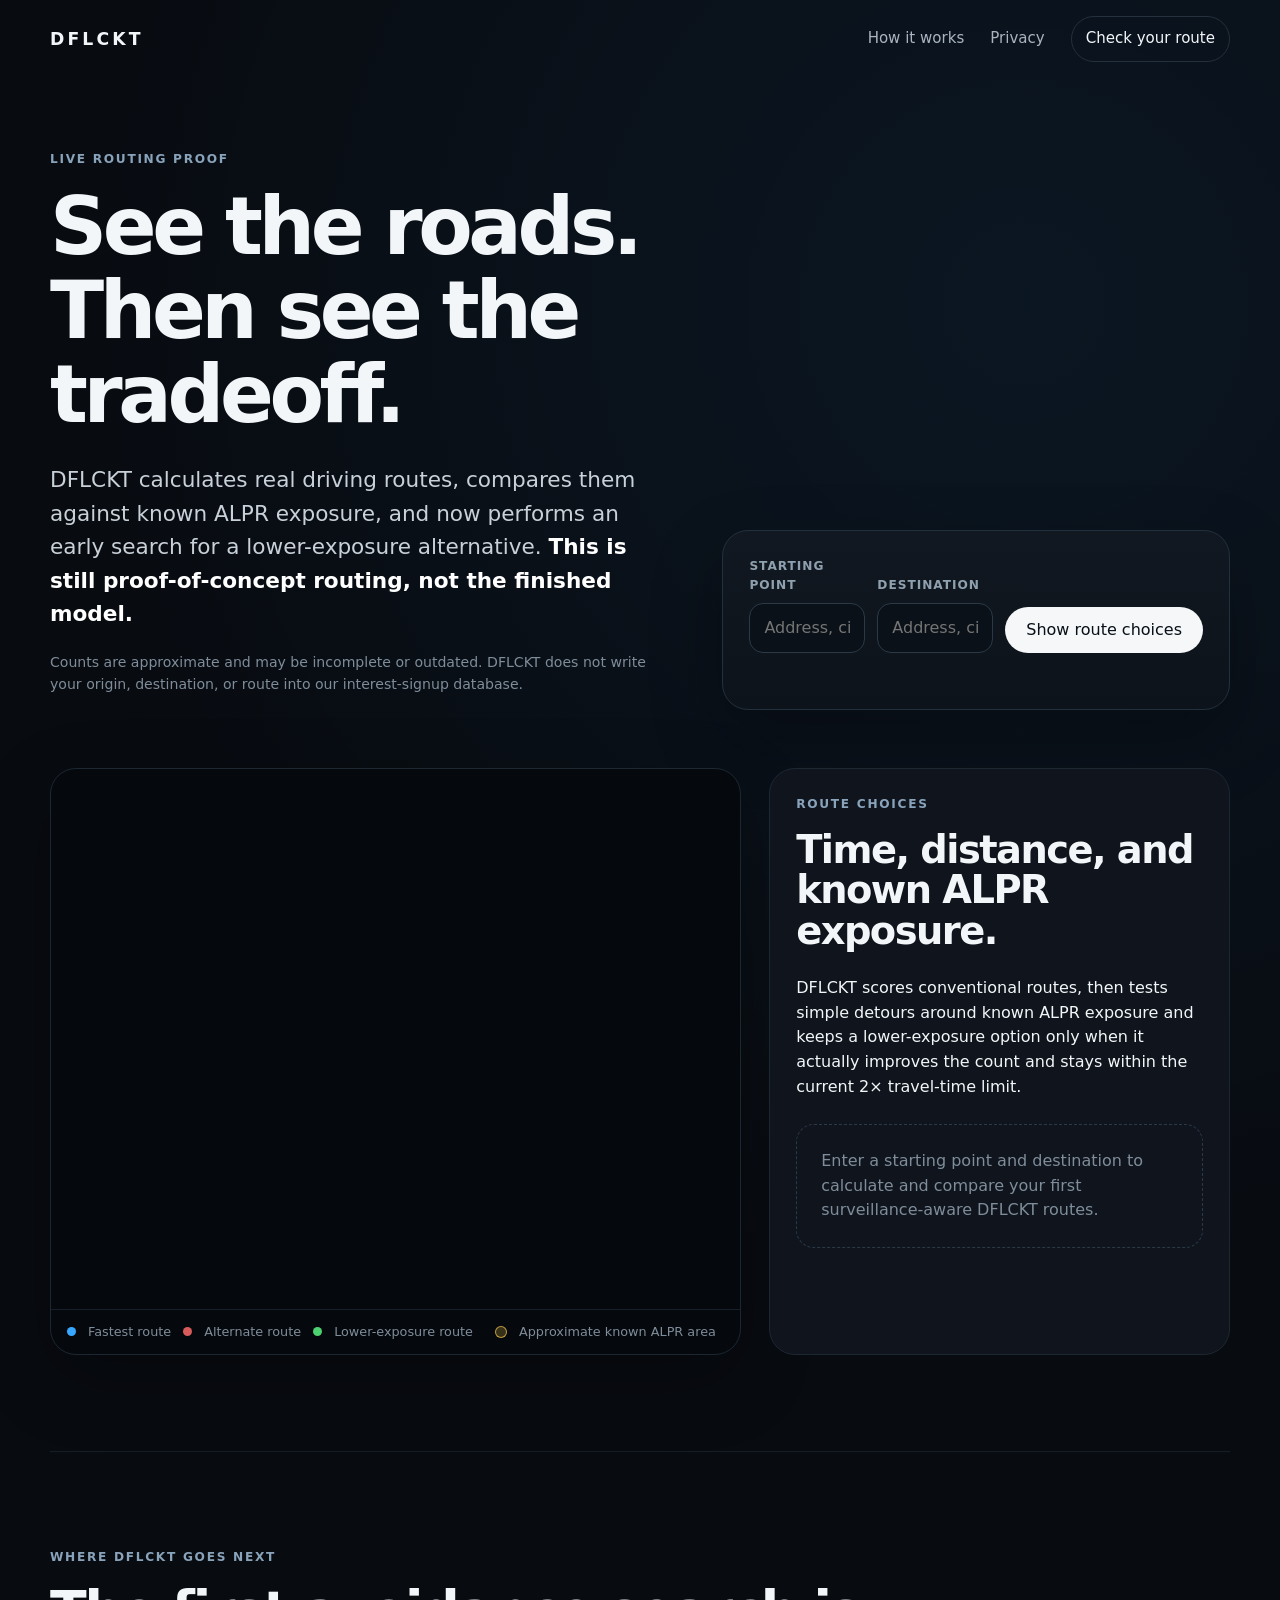
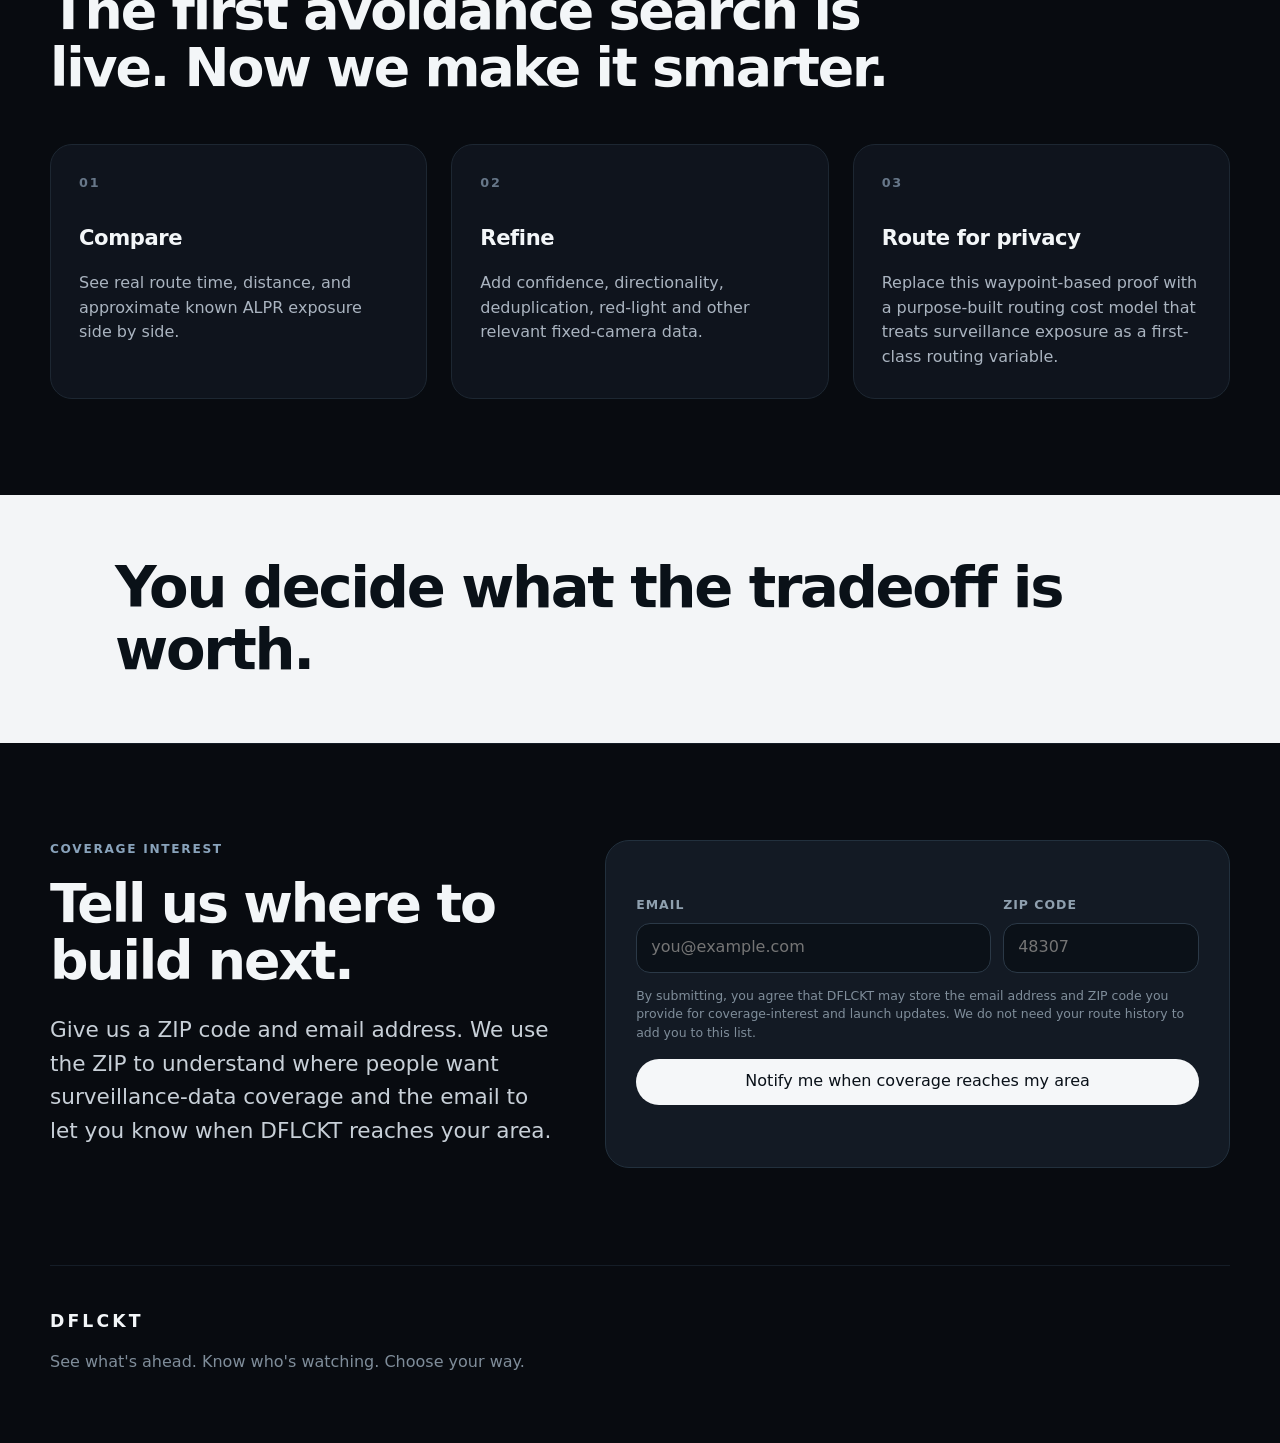
==== commit 587fd490: "Expose lower-exposure route proof and bust route cache" ====
--- a/check-your-route.html
+++ b/check-your-route.html
@@ -1 +1 @@
-<!doctype html><html lang="en"><head><meta charset="utf-8"><meta name="viewport" content="width=device-width,initial-scale=1"><meta name="description" content="Compare real driving routes with DFLCKT's first live surveillance-aware routing proof."><title>Check Your Route — DFLCKT</title><link rel="stylesheet" href="https://api.mapbox.com/mapbox-gl-js/v3.14.0/mapbox-gl.css"><link rel="stylesheet" href="styles.css"></head><body><header class="site-header"><a class="brand" href="/">DFLCKT</a><nav aria-label="Primary navigation"><a href="/#how">How it works</a><a href="privacy.html">Privacy</a><a class="nav-cta" href="check-your-route.html">Check your route</a></nav></header><main><section class="route-hero"><div class="route-intro"><p class="eyebrow">Live routing proof</p><h1>See the roads.<br>Then see the tradeoff.</h1><p class="lede">DFLCKT calculates real driving routes and compares them against a current dataset of known ALPR locations. <strong>This is the first proof of surveillance-aware route comparison.</strong></p><p class="microcopy">Counts are approximate and may be incomplete or outdated. DFLCKT does not write your origin, destination, or route into our interest-signup database.</p></div><div class="route-panel"><form class="route-form" data-route-form novalidate><label><span>Starting point</span><input type="text" name="from" autocomplete="street-address" placeholder="Address, city, or place" required></label><label><span>Destination</span><input type="text" name="to" autocomplete="street-address" placeholder="Address, city, or place" required></label><button class="button primary" data-route-submit type="submit">Show route choices</button><p class="route-message" data-route-message aria-live="polite"></p></form></div></section><section class="route-workspace"><div class="route-map-shell"><div id="route-map" aria-label="Map showing calculated driving routes and generalized ALPR areas"></div><div class="route-map-note"><span class="route-dot route-dot-fast"></span> Fastest route <span class="route-dot route-dot-alt"></span> Other route candidates <span style="display:inline-block;width:12px;height:12px;border-radius:50%;background:rgba(240,194,75,.22);border:1px solid rgba(240,194,75,.75);margin-left:10px;vertical-align:-1px"></span> Approximate known ALPR area</div></div><div class="route-results-wrap"><div class="section-heading compact"><p class="eyebrow">Candidate routes</p><h2>Time, distance, and known ALPR exposure.</h2><p>DFLCKT now scores the routing engine's candidate routes against known ALPR locations near each route. This is a proof of concept: refined confidence, directionality, deduplication, additional camera types, and purpose-built lower-exposure routing come next.</p></div><div class="route-results" data-route-results><div class="route-placeholder">Enter a starting point and destination to calculate and compare your first surveillance-aware DFLCKT routes.</div></div></div></section><section class="section"><div class="section-heading"><p class="eyebrow">Where DFLCKT goes next</p><h2>The first surveillance layer is live. Now we make it smarter.</h2></div><div class="three-up"><article><span class="step">01</span><h3>Compare</h3><p>See real route time, distance, and approximate known ALPR exposure side by side.</p></article><article><span class="step">02</span><h3>Refine</h3><p>Add confidence, directionality, deduplication, red-light and other relevant fixed-camera data.</p></article><article><span class="step">03</span><h3>Route for privacy</h3><p>Generate routes specifically to reduce known surveillance exposure instead of only scoring conventional alternatives.</p></article></div></section><section class="principle-band"><p>You decide what the tradeoff is worth.</p></section><section class="section interest-section"><div class="section-heading"><p class="eyebrow">Coverage interest</p><h2>Tell us where to build next.</h2><p class="lede">Give us a ZIP code and email address. We use the ZIP to understand where people want surveillance-data coverage and the email to let you know when DFLCKT reaches your area.</p></div><div class="check-card"><form class="interest-form" data-interest-form novalidate><div class="form-grid"><label><span>Email</span><input type="email" name="email" autocomplete="email" inputmode="email" placeholder="you@example.com" required></label><label><span>ZIP code</span><input type="text" name="zip_code" autocomplete="postal-code" inputmode="numeric" maxlength="10" placeholder="48307" required></label></div><label class="hp-field" aria-hidden="true">Company<input type="text" name="company" tabindex="-1" autocomplete="off"></label><p class="consent-copy">By submitting, you agree that DFLCKT may store the email address and ZIP code you provide for coverage-interest and launch updates. We do not need your route history to add you to this list.</p><button class="button primary form-submit" type="submit">Notify me when coverage reaches my area</button><p class="form-message" data-form-message aria-live="polite"></p></form></div></section></main><footer><a class="brand" href="/">DFLCKT</a><p>See what's ahead. Know who's watching. Choose your way.</p></footer><script src="https://api.mapbox.com/mapbox-gl-js/v3.14.0/mapbox-gl.js"></script><script src="route.js?v=20260825-alpr-areas1" defer></script><script src="signup.js" defer></script></body></html>+<!doctype html><html lang="en"><head><meta charset="utf-8"><meta name="viewport" content="width=device-width,initial-scale=1"><meta name="description" content="Compare real driving routes with DFLCKT's first live surveillance-aware routing proof."><title>Check Your Route — DFLCKT</title><link rel="stylesheet" href="https://api.mapbox.com/mapbox-gl-js/v3.14.0/mapbox-gl.css"><link rel="stylesheet" href="styles.css"></head><body><header class="site-header"><a class="brand" href="/">DFLCKT</a><nav aria-label="Primary navigation"><a href="/#how">How it works</a><a href="privacy.html">Privacy</a><a class="nav-cta" href="check-your-route.html">Check your route</a></nav></header><main><section class="route-hero"><div class="route-intro"><p class="eyebrow">Live routing proof</p><h1>See the roads.<br>Then see the tradeoff.</h1><p class="lede">DFLCKT calculates real driving routes, compares them against known ALPR exposure, and now performs an early search for a lower-exposure alternative. <strong>This is still proof-of-concept routing, not the finished model.</strong></p><p class="microcopy">Counts are approximate and may be incomplete or outdated. DFLCKT does not write your origin, destination, or route into our interest-signup database.</p></div><div class="route-panel"><form class="route-form" data-route-form novalidate><label><span>Starting point</span><input type="text" name="from" autocomplete="street-address" placeholder="Address, city, or place" required></label><label><span>Destination</span><input type="text" name="to" autocomplete="street-address" placeholder="Address, city, or place" required></label><button class="button primary" data-route-submit type="submit">Show route choices</button><p class="route-message" data-route-message aria-live="polite"></p></form></div></section><section class="route-workspace"><div class="route-map-shell"><div id="route-map" aria-label="Map showing calculated driving routes and generalized ALPR areas"></div><div class="route-map-note"><span class="route-dot route-dot-fast"></span> Fastest route <span class="route-dot route-dot-alt"></span> Alternate route <span class="route-dot route-dot-privacy"></span> Lower-exposure route <span style="display:inline-block;width:12px;height:12px;border-radius:50%;background:rgba(240,194,75,.22);border:1px solid rgba(240,194,75,.75);margin-left:10px;vertical-align:-1px"></span> Approximate known ALPR area</div></div><div class="route-results-wrap"><div class="section-heading compact"><p class="eyebrow">Route choices</p><h2>Time, distance, and known ALPR exposure.</h2><p>DFLCKT scores conventional routes, then tests simple detours around known ALPR exposure and keeps a lower-exposure option only when it actually improves the count and stays within the current 2× travel-time limit.</p></div><div class="route-results" data-route-results><div class="route-placeholder">Enter a starting point and destination to calculate and compare your first surveillance-aware DFLCKT routes.</div></div></div></section><section class="section"><div class="section-heading"><p class="eyebrow">Where DFLCKT goes next</p><h2>The first avoidance search is live. Now we make it smarter.</h2></div><div class="three-up"><article><span class="step">01</span><h3>Compare</h3><p>See real route time, distance, and approximate known ALPR exposure side by side.</p></article><article><span class="step">02</span><h3>Refine</h3><p>Add confidence, directionality, deduplication, red-light and other relevant fixed-camera data.</p></article><article><span class="step">03</span><h3>Route for privacy</h3><p>Replace this waypoint-based proof with a purpose-built routing cost model that treats surveillance exposure as a first-class routing variable.</p></article></div></section><section class="principle-band"><p>You decide what the tradeoff is worth.</p></section><section class="section interest-section"><div class="section-heading"><p class="eyebrow">Coverage interest</p><h2>Tell us where to build next.</h2><p class="lede">Give us a ZIP code and email address. We use the ZIP to understand where people want surveillance-data coverage and the email to let you know when DFLCKT reaches your area.</p></div><div class="check-card"><form class="interest-form" data-interest-form novalidate><div class="form-grid"><label><span>Email</span><input type="email" name="email" autocomplete="email" inputmode="email" placeholder="you@example.com" required></label><label><span>ZIP code</span><input type="text" name="zip_code" autocomplete="postal-code" inputmode="numeric" maxlength="10" placeholder="48307" required></label></div><label class="hp-field" aria-hidden="true">Company<input type="text" name="company" tabindex="-1" autocomplete="off"></label><p class="consent-copy">By submitting, you agree that DFLCKT may store the email address and ZIP code you provide for coverage-interest and launch updates. We do not need your route history to add you to this list.</p><button class="button primary form-submit" type="submit">Notify me when coverage reaches my area</button><p class="form-message" data-form-message aria-live="polite"></p></form></div></section></main><footer><a class="brand" href="/">DFLCKT</a><p>See what's ahead. Know who's watching. Choose your way.</p></footer><script src="https://api.mapbox.com/mapbox-gl-js/v3.14.0/mapbox-gl.js"></script><script src="route.js?v=20260825-privacy-poc1" defer></script><script src="signup.js" defer></script></body></html>
--- a/styles.css
+++ b/styles.css
@@ -4,7 +4,7 @@
 .hero{padding:72px 0 84px;display:grid;grid-template-columns:1.02fr .98fr;gap:58px;align-items:center}.eyebrow{color:#89a3bb;text-transform:uppercase;letter-spacing:.14em;font-size:.76rem;font-weight:700;margin:0 0 16px}h1,h2,h3{margin-top:0;line-height:1.06}h1{font-size:clamp(3.2rem,7vw,6.2rem);letter-spacing:-.055em;margin-bottom:26px}h2{font-size:clamp(2.1rem,4.2vw,4rem);letter-spacing:-.04em;margin-bottom:24px}h3{font-size:1.32rem;letter-spacing:-.02em}.lede{font-size:clamp(1.08rem,2vw,1.35rem);color:#c8d0d8;max-width:760px}.microcopy{color:#7f8d9a;font-size:.88rem}.large{font-size:1.35rem}.hero-actions{display:flex;flex-wrap:wrap;gap:12px;margin:32px 0 22px}.button{display:inline-flex;align-items:center;justify-content:center;min-height:46px;padding:0 20px;border-radius:999px;font-weight:700;border:1px solid var(--line);font:inherit;cursor:pointer}.button.primary{background:#f5f7f9;color:#091018;border-color:transparent}.button.primary:hover{background:#fff}.button.primary:disabled{opacity:.6;cursor:wait}.button.secondary{color:var(--text);background:transparent}.button.secondary:hover{border-color:#435466}
 .logo-stage{background:#000;border:1px solid #1f2a36;border-radius:28px;padding:12px;box-shadow:0 30px 80px rgba(0,0,0,.35);overflow:hidden}.hero-logo{display:block;width:100%;height:auto;max-height:650px;object-fit:contain;background:#000}.demo-note{margin:8px 8px 0;color:#6f7c89;font-size:.78rem}
 .section{padding:96px 0;border-top:1px solid #151d27}.section-heading{max-width:850px}.section-heading.compact{max-width:none}.section-heading.compact h2{font-size:clamp(1.8rem,3vw,2.7rem)}.three-up{display:grid;grid-template-columns:repeat(3,1fr);gap:24px;margin-top:48px}.three-up article{background:var(--panel);border:1px solid #1d2732;border-radius:22px;padding:28px}.three-up article p{color:var(--muted);margin-bottom:0}.step{color:#677789;display:block;margin-bottom:34px;font-size:.8rem;font-weight:800;letter-spacing:.14em}.principle-band{width:100%;background:#f3f5f7;color:#0a1118;padding:62px 20px}.principle-band p{width:min(1050px,100%);margin:auto;font-size:clamp(2rem,4.5vw,4.4rem);line-height:1.08;letter-spacing:-.04em;font-weight:760}.privacy-grid{display:grid;grid-template-columns:.8fr 1.2fr;gap:72px}.privacy-copy{max-width:720px;color:#b7c1cb}.infrastructure-list{display:grid;grid-template-columns:1fr 1fr;gap:16px;margin:42px 0 28px}.infrastructure-list div{border:1px solid #1d2732;background:var(--panel);border-radius:18px;padding:22px;display:flex;flex-direction:column;gap:6px}.infrastructure-list span{color:var(--muted);font-size:.94rem}.check-section{padding:96px 0 112px;display:grid;grid-template-columns:1fr 1fr;gap:46px;align-items:start}.check-section>div:first-child p:not(.eyebrow){color:var(--muted);font-size:1.08rem;max-width:560px}.check-card{background:var(--panel-2);border:1px solid #22303d;border-radius:24px;padding:30px}.check-card p{color:var(--muted)}.status{display:flex;align-items:center;gap:9px;font-size:.84rem;font-weight:700;text-transform:uppercase;letter-spacing:.08em}.status span{width:9px;height:9px;border-radius:50%;background:var(--green);box-shadow:0 0 18px rgba(93,214,111,.65)}
-.route-hero{padding:72px 0 46px;display:grid;grid-template-columns:1.1fr .9fr;gap:52px;align-items:end}.route-intro h1{font-size:clamp(3rem,6.2vw,5.5rem)}.route-panel{background:linear-gradient(180deg,#111821,#0d131a);border:1px solid #22303d;border-radius:26px;padding:26px;box-shadow:0 28px 70px rgba(0,0,0,.28)}.route-form{display:grid;grid-template-columns:1fr 1fr auto;gap:12px;align-items:end}.route-form label{display:flex;flex-direction:column;gap:8px}.route-form label span{font-size:.76rem;font-weight:700;letter-spacing:.08em;text-transform:uppercase;color:#8fa0af}.route-form input{width:100%;min-height:50px;border-radius:14px;border:1px solid #2b3947;background:#0b1118;color:var(--text);padding:0 14px;font:inherit;outline:none}.route-form input:focus{border-color:#5a7086;box-shadow:0 0 0 3px rgba(90,112,134,.15)}.route-message{grid-column:1/-1;min-height:1.3em;margin:0;color:#8d9aa7;font-size:.86rem}.route-message.success{color:#8cd99a}.route-message.error{color:#ff8c98}.route-workspace{display:grid;grid-template-columns:1.2fr .8fr;gap:28px;padding:12px 0 96px}.route-map-shell{background:#05080c;border:1px solid #1d2732;border-radius:26px;overflow:hidden;box-shadow:0 24px 70px rgba(0,0,0,.28)}#route-map{height:540px;min-height:420px}.route-map-note{display:flex;gap:12px;align-items:center;flex-wrap:wrap;padding:12px 16px;color:#7f8d9a;font-size:.8rem;border-top:1px solid #17202a}.route-dot{display:inline-block;width:9px;height:9px;border-radius:50%}.route-dot-fast{background:#37a7ff}.route-dot-alt{background:#667481}.route-results-wrap{background:var(--panel);border:1px solid #1d2732;border-radius:26px;padding:26px}.route-results{display:grid;gap:12px;margin-top:24px}.route-placeholder{border:1px dashed #2b3947;border-radius:18px;padding:24px;color:#7f8d9a}.route-result{display:grid;grid-template-columns:1fr auto;gap:16px;align-items:center;border:1px solid #263341;border-radius:18px;padding:18px;background:#0b1118}.route-result.fastest{border-color:#2c79aa;background:linear-gradient(180deg,rgba(55,167,255,.09),rgba(11,17,24,.98))}.route-result>div:first-child{display:flex;flex-direction:column;gap:5px}.route-result-label{font-size:.74rem;letter-spacing:.08em;text-transform:uppercase;color:#8fa0af;font-weight:700}.route-result strong{font-size:1.55rem}.route-result-meta{display:flex;flex-direction:column;align-items:flex-end;gap:4px;color:#8d9aa7;font-size:.86rem}.interest-section{display:grid;grid-template-columns:.9fr 1.1fr;gap:44px;align-items:start}
+.route-hero{padding:72px 0 46px;display:grid;grid-template-columns:1.1fr .9fr;gap:52px;align-items:end}.route-intro h1{font-size:clamp(3rem,6.2vw,5.5rem)}.route-panel{background:linear-gradient(180deg,#111821,#0d131a);border:1px solid #22303d;border-radius:26px;padding:26px;box-shadow:0 28px 70px rgba(0,0,0,.28)}.route-form{display:grid;grid-template-columns:1fr 1fr auto;gap:12px;align-items:end}.route-form label{display:flex;flex-direction:column;gap:8px}.route-form label span{font-size:.76rem;font-weight:700;letter-spacing:.08em;text-transform:uppercase;color:#8fa0af}.route-form input{width:100%;min-height:50px;border-radius:14px;border:1px solid #2b3947;background:#0b1118;color:var(--text);padding:0 14px;font:inherit;outline:none}.route-form input:focus{border-color:#5a7086;box-shadow:0 0 0 3px rgba(90,112,134,.15)}.route-message{grid-column:1/-1;min-height:1.3em;margin:0;color:#8d9aa7;font-size:.86rem}.route-message.success{color:#8cd99a}.route-message.error{color:#ff8c98}.route-workspace{display:grid;grid-template-columns:1.2fr .8fr;gap:28px;padding:12px 0 96px}.route-map-shell{background:#05080c;border:1px solid #1d2732;border-radius:26px;overflow:hidden;box-shadow:0 24px 70px rgba(0,0,0,.28)}#route-map{height:540px;min-height:420px}.route-map-note{display:flex;gap:12px;align-items:center;flex-wrap:wrap;padding:12px 16px;color:#7f8d9a;font-size:.8rem;border-top:1px solid #17202a}.route-dot{display:inline-block;width:9px;height:9px;border-radius:50%}.route-dot-fast{background:#37a7ff}.route-dot-alt{background:#d85b5b}.route-dot-privacy{background:#4bd16f}.route-results-wrap{background:var(--panel);border:1px solid #1d2732;border-radius:26px;padding:26px}.route-results{display:grid;gap:12px;margin-top:24px}.route-placeholder{border:1px dashed #2b3947;border-radius:18px;padding:24px;color:#7f8d9a}.route-result{display:grid;grid-template-columns:1fr auto;gap:16px;align-items:center;border:1px solid #263341;border-radius:18px;padding:18px;background:#0b1118}.route-result.fastest{border-color:#2c79aa;background:linear-gradient(180deg,rgba(55,167,255,.09),rgba(11,17,24,.98))}.route-result.privacy{border-color:#2b8f48;background:linear-gradient(180deg,rgba(75,209,111,.10),rgba(11,17,24,.98))}.route-result>div:first-child{display:flex;flex-direction:column;gap:5px}.route-result-label{font-size:.74rem;letter-spacing:.08em;text-transform:uppercase;color:#8fa0af;font-weight:700}.route-result strong{font-size:1.55rem}.route-result-meta{display:flex;flex-direction:column;align-items:flex-end;gap:4px;color:#8d9aa7;font-size:.86rem}.interest-section{display:grid;grid-template-columns:.9fr 1.1fr;gap:44px;align-items:start}
 .interest-form{margin-top:24px}.form-grid{display:grid;grid-template-columns:1.45fr .8fr;gap:12px}.interest-form label{display:flex;flex-direction:column;gap:8px}.interest-form label span{font-size:.78rem;font-weight:700;letter-spacing:.08em;text-transform:uppercase;color:#8fa0af}.interest-form input{width:100%;min-height:50px;border-radius:14px;border:1px solid #2b3947;background:#0b1118;color:var(--text);padding:0 14px;font:inherit;outline:none}.interest-form input:focus{border-color:#5a7086;box-shadow:0 0 0 3px rgba(90,112,134,.15)}.consent-copy{font-size:.78rem;line-height:1.5;margin:14px 0 16px;color:#7f8d9a!important}.form-submit{width:100%}.form-message{min-height:1.4em;margin:12px 0 0!important;font-size:.88rem}.form-message.success{color:#83e391!important}.form-message.error{color:#ff8c98!important}.hp-field{position:absolute!important;left:-10000px!important;width:1px!important;height:1px!important;overflow:hidden!important}
 footer{border-top:1px solid #151d27;padding:42px 0 52px;color:#7f8d9a}footer .brand{color:var(--text)}.footer-note{max-width:860px;font-size:.82rem}
 @media(max-width:980px){.route-hero,.route-workspace,.interest-section{grid-template-columns:1fr}.route-form{grid-template-columns:1fr 1fr}.route-form .button{grid-column:1/-1}.route-workspace{padding-top:0}}
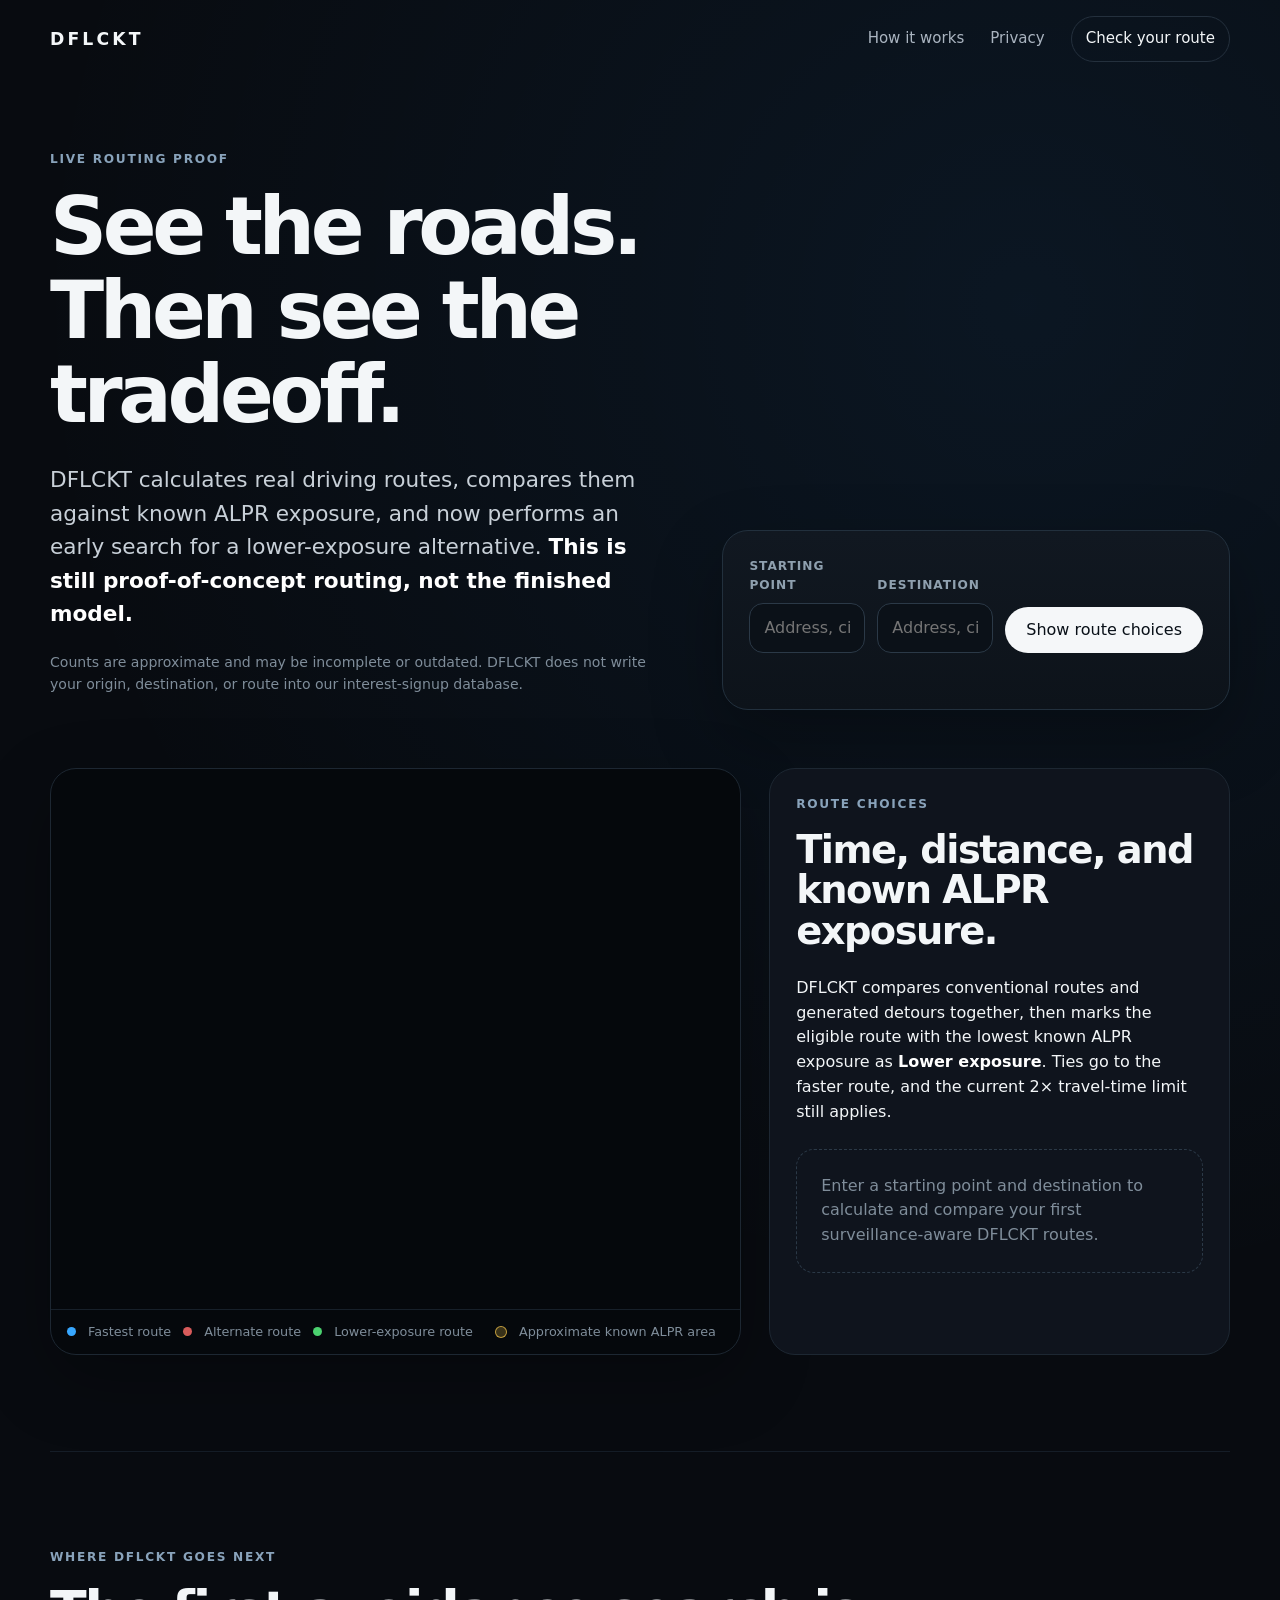
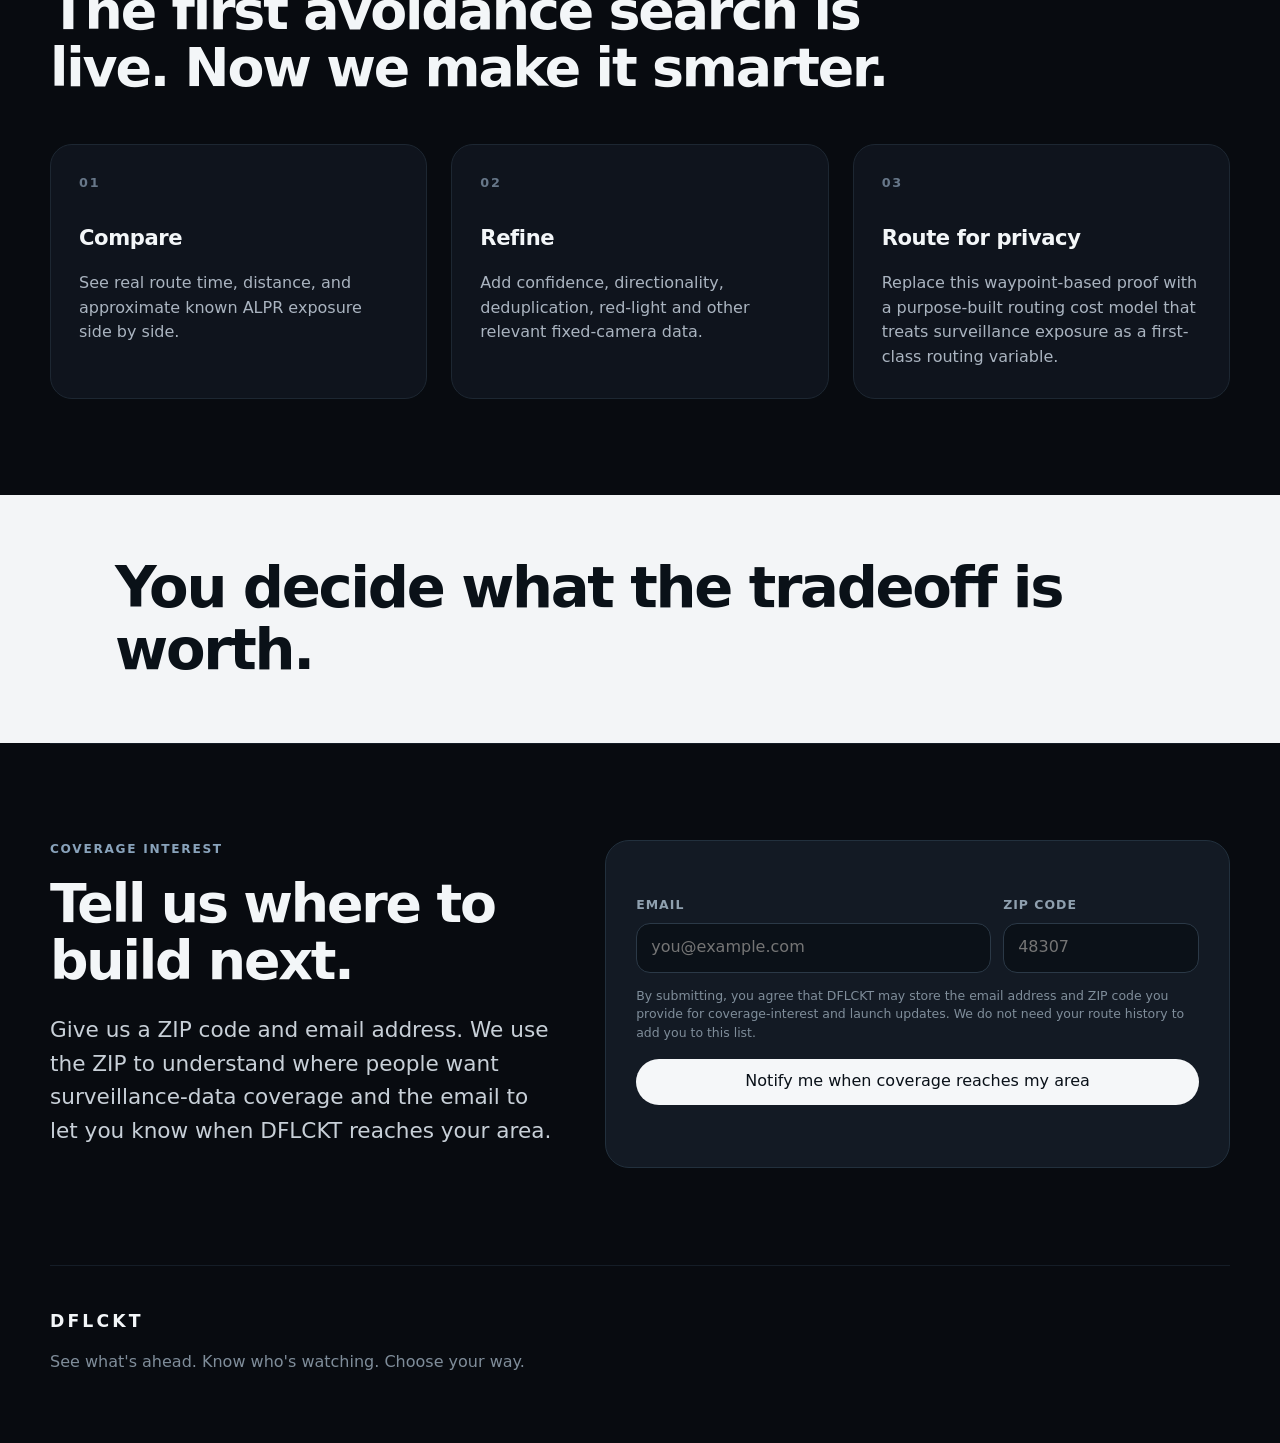
==== commit 9649debb: "Clarify lowest-exposure ranking and bust route cache" ====
--- a/check-your-route.html
+++ b/check-your-route.html
@@ -1 +1 @@
-<!doctype html><html lang="en"><head><meta charset="utf-8"><meta name="viewport" content="width=device-width,initial-scale=1"><meta name="description" content="Compare real driving routes with DFLCKT's first live surveillance-aware routing proof."><title>Check Your Route — DFLCKT</title><link rel="stylesheet" href="https://api.mapbox.com/mapbox-gl-js/v3.14.0/mapbox-gl.css"><link rel="stylesheet" href="styles.css"></head><body><header class="site-header"><a class="brand" href="/">DFLCKT</a><nav aria-label="Primary navigation"><a href="/#how">How it works</a><a href="privacy.html">Privacy</a><a class="nav-cta" href="check-your-route.html">Check your route</a></nav></header><main><section class="route-hero"><div class="route-intro"><p class="eyebrow">Live routing proof</p><h1>See the roads.<br>Then see the tradeoff.</h1><p class="lede">DFLCKT calculates real driving routes, compares them against known ALPR exposure, and now performs an early search for a lower-exposure alternative. <strong>This is still proof-of-concept routing, not the finished model.</strong></p><p class="microcopy">Counts are approximate and may be incomplete or outdated. DFLCKT does not write your origin, destination, or route into our interest-signup database.</p></div><div class="route-panel"><form class="route-form" data-route-form novalidate><label><span>Starting point</span><input type="text" name="from" autocomplete="street-address" placeholder="Address, city, or place" required></label><label><span>Destination</span><input type="text" name="to" autocomplete="street-address" placeholder="Address, city, or place" required></label><button class="button primary" data-route-submit type="submit">Show route choices</button><p class="route-message" data-route-message aria-live="polite"></p></form></div></section><section class="route-workspace"><div class="route-map-shell"><div id="route-map" aria-label="Map showing calculated driving routes and generalized ALPR areas"></div><div class="route-map-note"><span class="route-dot route-dot-fast"></span> Fastest route <span class="route-dot route-dot-alt"></span> Alternate route <span class="route-dot route-dot-privacy"></span> Lower-exposure route <span style="display:inline-block;width:12px;height:12px;border-radius:50%;background:rgba(240,194,75,.22);border:1px solid rgba(240,194,75,.75);margin-left:10px;vertical-align:-1px"></span> Approximate known ALPR area</div></div><div class="route-results-wrap"><div class="section-heading compact"><p class="eyebrow">Route choices</p><h2>Time, distance, and known ALPR exposure.</h2><p>DFLCKT scores conventional routes, then tests simple detours around known ALPR exposure and keeps a lower-exposure option only when it actually improves the count and stays within the current 2× travel-time limit.</p></div><div class="route-results" data-route-results><div class="route-placeholder">Enter a starting point and destination to calculate and compare your first surveillance-aware DFLCKT routes.</div></div></div></section><section class="section"><div class="section-heading"><p class="eyebrow">Where DFLCKT goes next</p><h2>The first avoidance search is live. Now we make it smarter.</h2></div><div class="three-up"><article><span class="step">01</span><h3>Compare</h3><p>See real route time, distance, and approximate known ALPR exposure side by side.</p></article><article><span class="step">02</span><h3>Refine</h3><p>Add confidence, directionality, deduplication, red-light and other relevant fixed-camera data.</p></article><article><span class="step">03</span><h3>Route for privacy</h3><p>Replace this waypoint-based proof with a purpose-built routing cost model that treats surveillance exposure as a first-class routing variable.</p></article></div></section><section class="principle-band"><p>You decide what the tradeoff is worth.</p></section><section class="section interest-section"><div class="section-heading"><p class="eyebrow">Coverage interest</p><h2>Tell us where to build next.</h2><p class="lede">Give us a ZIP code and email address. We use the ZIP to understand where people want surveillance-data coverage and the email to let you know when DFLCKT reaches your area.</p></div><div class="check-card"><form class="interest-form" data-interest-form novalidate><div class="form-grid"><label><span>Email</span><input type="email" name="email" autocomplete="email" inputmode="email" placeholder="you@example.com" required></label><label><span>ZIP code</span><input type="text" name="zip_code" autocomplete="postal-code" inputmode="numeric" maxlength="10" placeholder="48307" required></label></div><label class="hp-field" aria-hidden="true">Company<input type="text" name="company" tabindex="-1" autocomplete="off"></label><p class="consent-copy">By submitting, you agree that DFLCKT may store the email address and ZIP code you provide for coverage-interest and launch updates. We do not need your route history to add you to this list.</p><button class="button primary form-submit" type="submit">Notify me when coverage reaches my area</button><p class="form-message" data-form-message aria-live="polite"></p></form></div></section></main><footer><a class="brand" href="/">DFLCKT</a><p>See what's ahead. Know who's watching. Choose your way.</p></footer><script src="https://api.mapbox.com/mapbox-gl-js/v3.14.0/mapbox-gl.js"></script><script src="route.js?v=20260825-privacy-poc1" defer></script><script src="signup.js" defer></script></body></html>+<!doctype html><html lang="en"><head><meta charset="utf-8"><meta name="viewport" content="width=device-width,initial-scale=1"><meta name="description" content="Compare real driving routes with DFLCKT's first live surveillance-aware routing proof."><title>Check Your Route — DFLCKT</title><link rel="stylesheet" href="https://api.mapbox.com/mapbox-gl-js/v3.14.0/mapbox-gl.css"><link rel="stylesheet" href="styles.css"></head><body><header class="site-header"><a class="brand" href="/">DFLCKT</a><nav aria-label="Primary navigation"><a href="/#how">How it works</a><a href="privacy.html">Privacy</a><a class="nav-cta" href="check-your-route.html">Check your route</a></nav></header><main><section class="route-hero"><div class="route-intro"><p class="eyebrow">Live routing proof</p><h1>See the roads.<br>Then see the tradeoff.</h1><p class="lede">DFLCKT calculates real driving routes, compares them against known ALPR exposure, and now performs an early search for a lower-exposure alternative. <strong>This is still proof-of-concept routing, not the finished model.</strong></p><p class="microcopy">Counts are approximate and may be incomplete or outdated. DFLCKT does not write your origin, destination, or route into our interest-signup database.</p></div><div class="route-panel"><form class="route-form" data-route-form novalidate><label><span>Starting point</span><input type="text" name="from" autocomplete="street-address" placeholder="Address, city, or place" required></label><label><span>Destination</span><input type="text" name="to" autocomplete="street-address" placeholder="Address, city, or place" required></label><button class="button primary" data-route-submit type="submit">Show route choices</button><p class="route-message" data-route-message aria-live="polite"></p></form></div></section><section class="route-workspace"><div class="route-map-shell"><div id="route-map" aria-label="Map showing calculated driving routes and generalized ALPR areas"></div><div class="route-map-note"><span class="route-dot route-dot-fast"></span> Fastest route <span class="route-dot route-dot-alt"></span> Alternate route <span class="route-dot route-dot-privacy"></span> Lower-exposure route <span style="display:inline-block;width:12px;height:12px;border-radius:50%;background:rgba(240,194,75,.22);border:1px solid rgba(240,194,75,.75);margin-left:10px;vertical-align:-1px"></span> Approximate known ALPR area</div></div><div class="route-results-wrap"><div class="section-heading compact"><p class="eyebrow">Route choices</p><h2>Time, distance, and known ALPR exposure.</h2><p>DFLCKT compares conventional routes and generated detours together, then marks the eligible route with the lowest known ALPR exposure as <strong>Lower exposure</strong>. Ties go to the faster route, and the current 2× travel-time limit still applies.</p></div><div class="route-results" data-route-results><div class="route-placeholder">Enter a starting point and destination to calculate and compare your first surveillance-aware DFLCKT routes.</div></div></div></section><section class="section"><div class="section-heading"><p class="eyebrow">Where DFLCKT goes next</p><h2>The first avoidance search is live. Now we make it smarter.</h2></div><div class="three-up"><article><span class="step">01</span><h3>Compare</h3><p>See real route time, distance, and approximate known ALPR exposure side by side.</p></article><article><span class="step">02</span><h3>Refine</h3><p>Add confidence, directionality, deduplication, red-light and other relevant fixed-camera data.</p></article><article><span class="step">03</span><h3>Route for privacy</h3><p>Replace this waypoint-based proof with a purpose-built routing cost model that treats surveillance exposure as a first-class routing variable.</p></article></div></section><section class="principle-band"><p>You decide what the tradeoff is worth.</p></section><section class="section interest-section"><div class="section-heading"><p class="eyebrow">Coverage interest</p><h2>Tell us where to build next.</h2><p class="lede">Give us a ZIP code and email address. We use the ZIP to understand where people want surveillance-data coverage and the email to let you know when DFLCKT reaches your area.</p></div><div class="check-card"><form class="interest-form" data-interest-form novalidate><div class="form-grid"><label><span>Email</span><input type="email" name="email" autocomplete="email" inputmode="email" placeholder="you@example.com" required></label><label><span>ZIP code</span><input type="text" name="zip_code" autocomplete="postal-code" inputmode="numeric" maxlength="10" placeholder="48307" required></label></div><label class="hp-field" aria-hidden="true">Company<input type="text" name="company" tabindex="-1" autocomplete="off"></label><p class="consent-copy">By submitting, you agree that DFLCKT may store the email address and ZIP code you provide for coverage-interest and launch updates. We do not need your route history to add you to this list.</p><button class="button primary form-submit" type="submit">Notify me when coverage reaches my area</button><p class="form-message" data-form-message aria-live="polite"></p></form></div></section></main><footer><a class="brand" href="/">DFLCKT</a><p>See what's ahead. Know who's watching. Choose your way.</p></footer><script src="https://api.mapbox.com/mapbox-gl-js/v3.14.0/mapbox-gl.js"></script><script src="route.js?v=20260825-privacy-rank2" defer></script><script src="signup.js" defer></script></body></html>
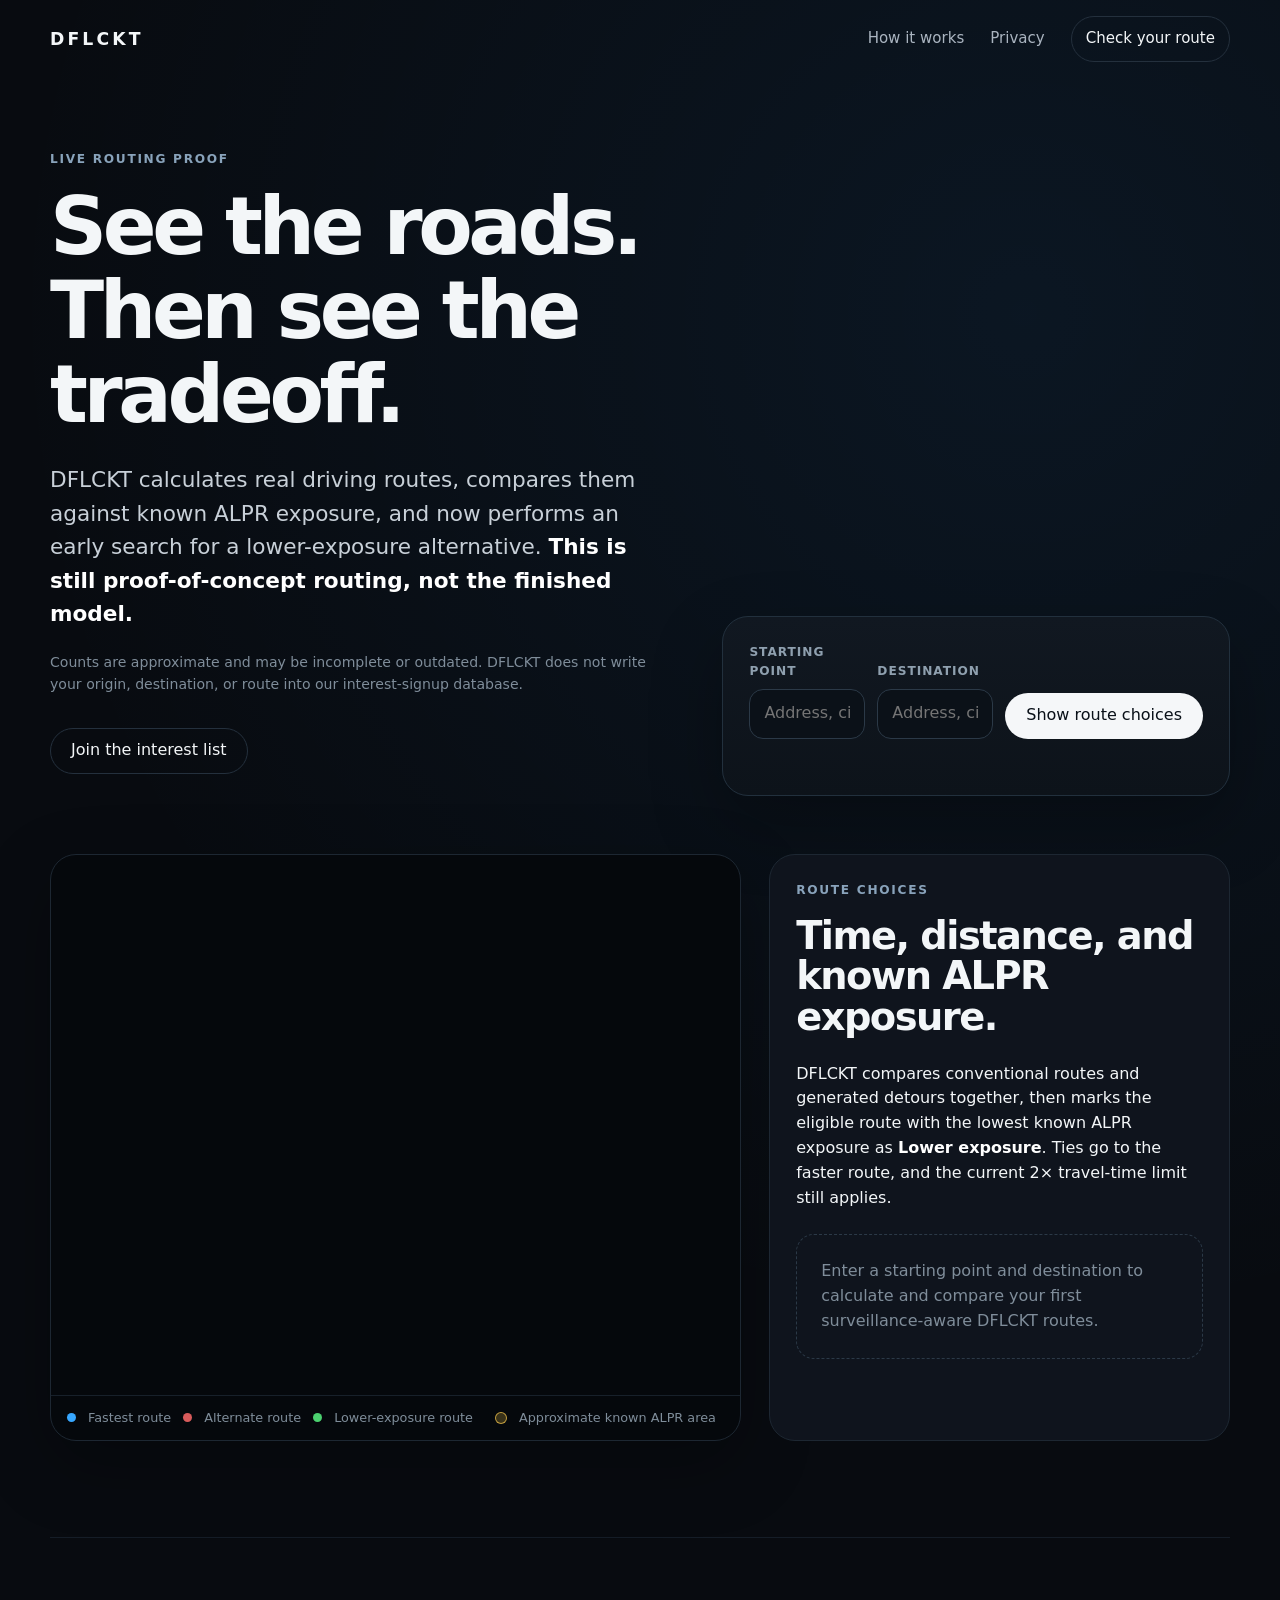
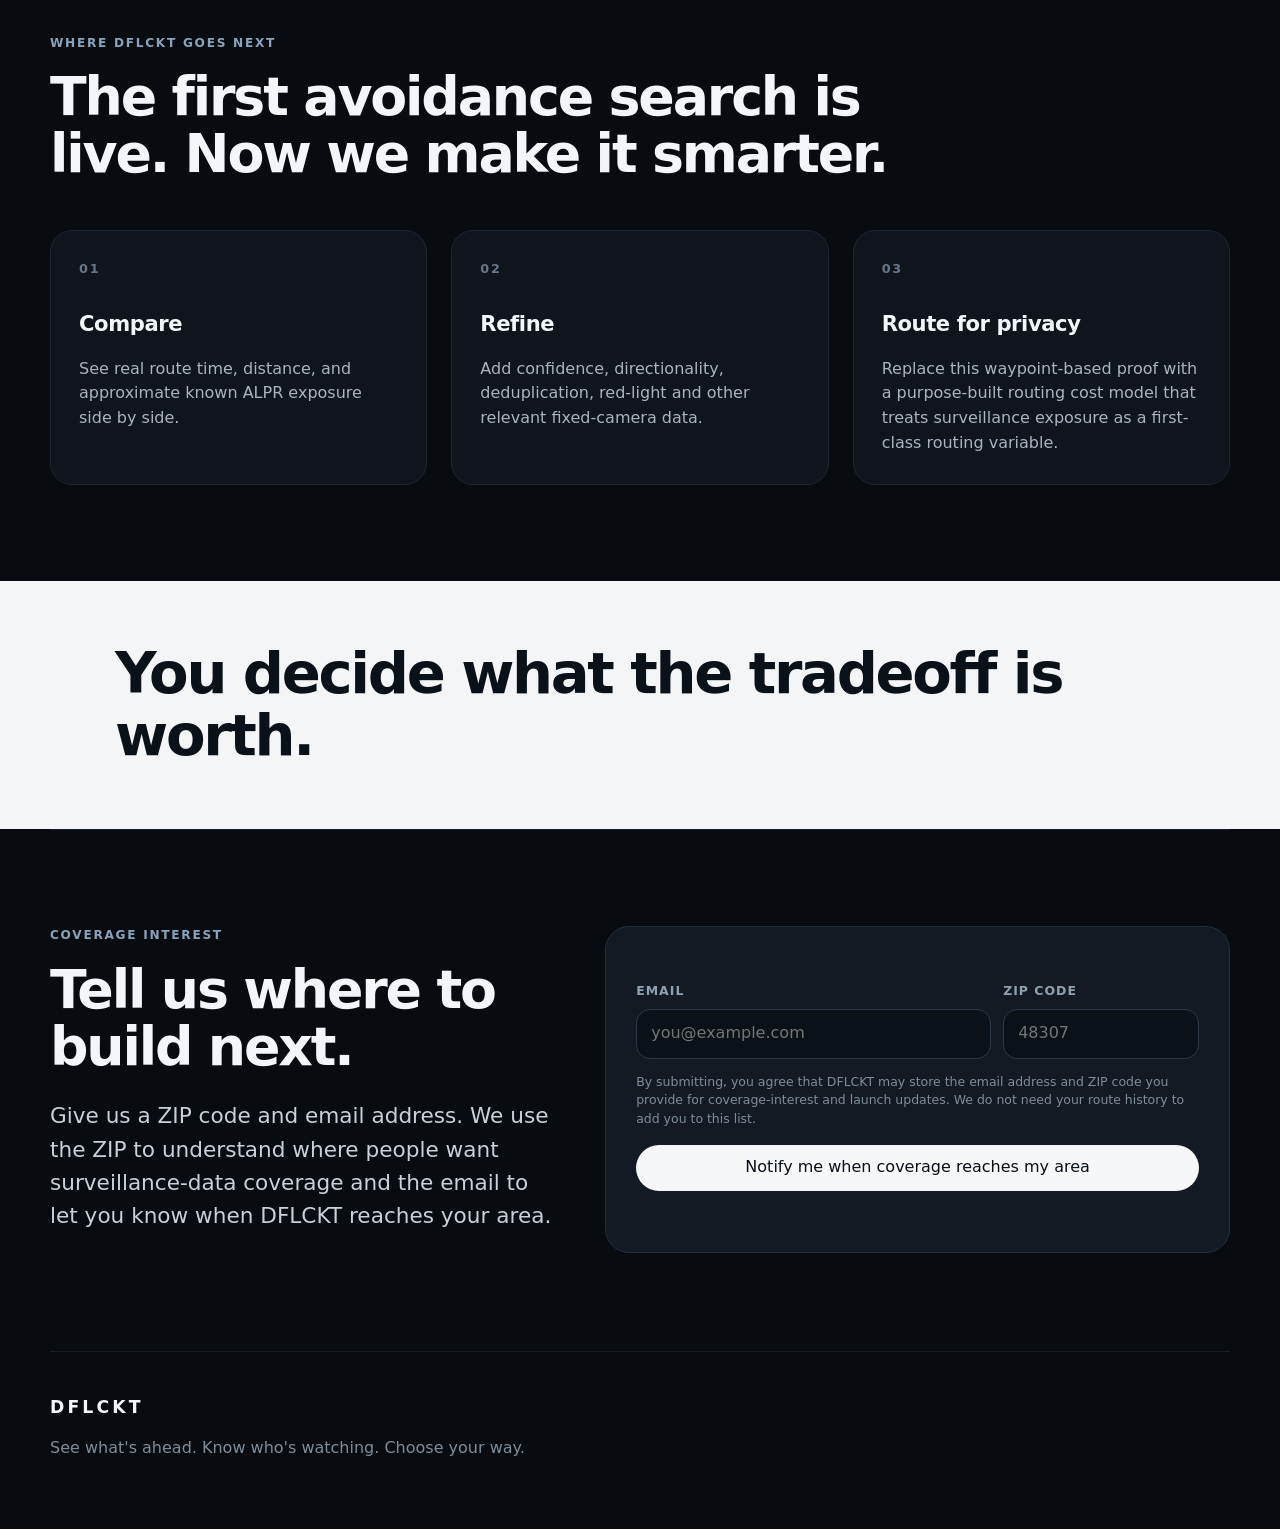
==== commit 5d5ec915: "Add prominent interest-list jump button" ====
--- a/check-your-route.html
+++ b/check-your-route.html
@@ -1 +1 @@
-<!doctype html><html lang="en"><head><meta charset="utf-8"><meta name="viewport" content="width=device-width,initial-scale=1"><meta name="description" content="Compare real driving routes with DFLCKT's first live surveillance-aware routing proof."><title>Check Your Route — DFLCKT</title><link rel="stylesheet" href="https://api.mapbox.com/mapbox-gl-js/v3.14.0/mapbox-gl.css"><link rel="stylesheet" href="styles.css"></head><body><header class="site-header"><a class="brand" href="/">DFLCKT</a><nav aria-label="Primary navigation"><a href="/#how">How it works</a><a href="privacy.html">Privacy</a><a class="nav-cta" href="check-your-route.html">Check your route</a></nav></header><main><section class="route-hero"><div class="route-intro"><p class="eyebrow">Live routing proof</p><h1>See the roads.<br>Then see the tradeoff.</h1><p class="lede">DFLCKT calculates real driving routes, compares them against known ALPR exposure, and now performs an early search for a lower-exposure alternative. <strong>This is still proof-of-concept routing, not the finished model.</strong></p><p class="microcopy">Counts are approximate and may be incomplete or outdated. DFLCKT does not write your origin, destination, or route into our interest-signup database.</p></div><div class="route-panel"><form class="route-form" data-route-form novalidate><label><span>Starting point</span><input type="text" name="from" autocomplete="street-address" placeholder="Address, city, or place" required></label><label><span>Destination</span><input type="text" name="to" autocomplete="street-address" placeholder="Address, city, or place" required></label><button class="button primary" data-route-submit type="submit">Show route choices</button><p class="route-message" data-route-message aria-live="polite"></p></form></div></section><section class="route-workspace"><div class="route-map-shell"><div id="route-map" aria-label="Map showing calculated driving routes and generalized ALPR areas"></div><div class="route-map-note"><span class="route-dot route-dot-fast"></span> Fastest route <span class="route-dot route-dot-alt"></span> Alternate route <span class="route-dot route-dot-privacy"></span> Lower-exposure route <span style="display:inline-block;width:12px;height:12px;border-radius:50%;background:rgba(240,194,75,.22);border:1px solid rgba(240,194,75,.75);margin-left:10px;vertical-align:-1px"></span> Approximate known ALPR area</div></div><div class="route-results-wrap"><div class="section-heading compact"><p class="eyebrow">Route choices</p><h2>Time, distance, and known ALPR exposure.</h2><p>DFLCKT compares conventional routes and generated detours together, then marks the eligible route with the lowest known ALPR exposure as <strong>Lower exposure</strong>. Ties go to the faster route, and the current 2× travel-time limit still applies.</p></div><div class="route-results" data-route-results><div class="route-placeholder">Enter a starting point and destination to calculate and compare your first surveillance-aware DFLCKT routes.</div></div></div></section><section class="section"><div class="section-heading"><p class="eyebrow">Where DFLCKT goes next</p><h2>The first avoidance search is live. Now we make it smarter.</h2></div><div class="three-up"><article><span class="step">01</span><h3>Compare</h3><p>See real route time, distance, and approximate known ALPR exposure side by side.</p></article><article><span class="step">02</span><h3>Refine</h3><p>Add confidence, directionality, deduplication, red-light and other relevant fixed-camera data.</p></article><article><span class="step">03</span><h3>Route for privacy</h3><p>Replace this waypoint-based proof with a purpose-built routing cost model that treats surveillance exposure as a first-class routing variable.</p></article></div></section><section class="principle-band"><p>You decide what the tradeoff is worth.</p></section><section class="section interest-section"><div class="section-heading"><p class="eyebrow">Coverage interest</p><h2>Tell us where to build next.</h2><p class="lede">Give us a ZIP code and email address. We use the ZIP to understand where people want surveillance-data coverage and the email to let you know when DFLCKT reaches your area.</p></div><div class="check-card"><form class="interest-form" data-interest-form novalidate><div class="form-grid"><label><span>Email</span><input type="email" name="email" autocomplete="email" inputmode="email" placeholder="you@example.com" required></label><label><span>ZIP code</span><input type="text" name="zip_code" autocomplete="postal-code" inputmode="numeric" maxlength="10" placeholder="48307" required></label></div><label class="hp-field" aria-hidden="true">Company<input type="text" name="company" tabindex="-1" autocomplete="off"></label><p class="consent-copy">By submitting, you agree that DFLCKT may store the email address and ZIP code you provide for coverage-interest and launch updates. We do not need your route history to add you to this list.</p><button class="button primary form-submit" type="submit">Notify me when coverage reaches my area</button><p class="form-message" data-form-message aria-live="polite"></p></form></div></section></main><footer><a class="brand" href="/">DFLCKT</a><p>See what's ahead. Know who's watching. Choose your way.</p></footer><script src="https://api.mapbox.com/mapbox-gl-js/v3.14.0/mapbox-gl.js"></script><script src="route.js?v=20260825-privacy-rank2" defer></script><script src="signup.js" defer></script></body></html>+<!doctype html><html lang="en"><head><meta charset="utf-8"><meta name="viewport" content="width=device-width,initial-scale=1"><meta name="description" content="Compare real driving routes with DFLCKT's first live surveillance-aware routing proof."><title>Check Your Route — DFLCKT</title><link rel="stylesheet" href="https://api.mapbox.com/mapbox-gl-js/v3.14.0/mapbox-gl.css"><link rel="stylesheet" href="styles.css"></head><body><header class="site-header"><a class="brand" href="/">DFLCKT</a><nav aria-label="Primary navigation"><a href="/#how">How it works</a><a href="privacy.html">Privacy</a><a class="nav-cta" href="check-your-route.html">Check your route</a></nav></header><main><section class="route-hero"><div class="route-intro"><p class="eyebrow">Live routing proof</p><h1>See the roads.<br>Then see the tradeoff.</h1><p class="lede">DFLCKT calculates real driving routes, compares them against known ALPR exposure, and now performs an early search for a lower-exposure alternative. <strong>This is still proof-of-concept routing, not the finished model.</strong></p><p class="microcopy">Counts are approximate and may be incomplete or outdated. DFLCKT does not write your origin, destination, or route into our interest-signup database.</p><div class="hero-actions"><a class="button secondary" href="#interest">Join the interest list</a></div></div><div class="route-panel"><form class="route-form" data-route-form novalidate><label><span>Starting point</span><input type="text" name="from" autocomplete="street-address" placeholder="Address, city, or place" required></label><label><span>Destination</span><input type="text" name="to" autocomplete="street-address" placeholder="Address, city, or place" required></label><button class="button primary" data-route-submit type="submit">Show route choices</button><p class="route-message" data-route-message aria-live="polite"></p></form></div></section><section class="route-workspace"><div class="route-map-shell"><div id="route-map" aria-label="Map showing calculated driving routes and generalized ALPR areas"></div><div class="route-map-note"><span class="route-dot route-dot-fast"></span> Fastest route <span class="route-dot route-dot-alt"></span> Alternate route <span class="route-dot route-dot-privacy"></span> Lower-exposure route <span style="display:inline-block;width:12px;height:12px;border-radius:50%;background:rgba(240,194,75,.22);border:1px solid rgba(240,194,75,.75);margin-left:10px;vertical-align:-1px"></span> Approximate known ALPR area</div></div><div class="route-results-wrap"><div class="section-heading compact"><p class="eyebrow">Route choices</p><h2>Time, distance, and known ALPR exposure.</h2><p>DFLCKT compares conventional routes and generated detours together, then marks the eligible route with the lowest known ALPR exposure as <strong>Lower exposure</strong>. Ties go to the faster route, and the current 2× travel-time limit still applies.</p></div><div class="route-results" data-route-results><div class="route-placeholder">Enter a starting point and destination to calculate and compare your first surveillance-aware DFLCKT routes.</div></div></div></section><section class="section"><div class="section-heading"><p class="eyebrow">Where DFLCKT goes next</p><h2>The first avoidance search is live. Now we make it smarter.</h2></div><div class="three-up"><article><span class="step">01</span><h3>Compare</h3><p>See real route time, distance, and approximate known ALPR exposure side by side.</p></article><article><span class="step">02</span><h3>Refine</h3><p>Add confidence, directionality, deduplication, red-light and other relevant fixed-camera data.</p></article><article><span class="step">03</span><h3>Route for privacy</h3><p>Replace this waypoint-based proof with a purpose-built routing cost model that treats surveillance exposure as a first-class routing variable.</p></article></div></section><section class="principle-band"><p>You decide what the tradeoff is worth.</p></section><section id="interest" class="section interest-section"><div class="section-heading"><p class="eyebrow">Coverage interest</p><h2>Tell us where to build next.</h2><p class="lede">Give us a ZIP code and email address. We use the ZIP to understand where people want surveillance-data coverage and the email to let you know when DFLCKT reaches your area.</p></div><div class="check-card"><form class="interest-form" data-interest-form novalidate><div class="form-grid"><label><span>Email</span><input type="email" name="email" autocomplete="email" inputmode="email" placeholder="you@example.com" required></label><label><span>ZIP code</span><input type="text" name="zip_code" autocomplete="postal-code" inputmode="numeric" maxlength="10" placeholder="48307" required></label></div><label class="hp-field" aria-hidden="true">Company<input type="text" name="company" tabindex="-1" autocomplete="off"></label><p class="consent-copy">By submitting, you agree that DFLCKT may store the email address and ZIP code you provide for coverage-interest and launch updates. We do not need your route history to add you to this list.</p><button class="button primary form-submit" type="submit">Notify me when coverage reaches my area</button><p class="form-message" data-form-message aria-live="polite"></p></form></div></section></main><footer><a class="brand" href="/">DFLCKT</a><p>See what's ahead. Know who's watching. Choose your way.</p></footer><script src="https://api.mapbox.com/mapbox-gl-js/v3.14.0/mapbox-gl.js"></script><script src="route.js?v=20260825-privacy-rank2" defer></script><script src="signup.js" defer></script></body></html>
--- a/styles.css
+++ b/styles.css
@@ -3,10 +3,10 @@
 .site-header,.hero,.section,.check-section,.route-hero,.route-workspace,footer{width:min(1180px,calc(100% - 40px));margin-inline:auto}.site-header{min-height:78px;display:flex;align-items:center;justify-content:space-between;gap:24px}.brand{font-weight:800;letter-spacing:.18em;font-size:1.08rem}nav{display:flex;align-items:center;gap:26px;color:var(--muted);font-size:.94rem}nav a:hover{color:var(--text)}.nav-cta{color:var(--text);border:1px solid var(--line);padding:10px 14px;border-radius:999px}
 .hero{padding:72px 0 84px;display:grid;grid-template-columns:1.02fr .98fr;gap:58px;align-items:center}.eyebrow{color:#89a3bb;text-transform:uppercase;letter-spacing:.14em;font-size:.76rem;font-weight:700;margin:0 0 16px}h1,h2,h3{margin-top:0;line-height:1.06}h1{font-size:clamp(3.2rem,7vw,6.2rem);letter-spacing:-.055em;margin-bottom:26px}h2{font-size:clamp(2.1rem,4.2vw,4rem);letter-spacing:-.04em;margin-bottom:24px}h3{font-size:1.32rem;letter-spacing:-.02em}.lede{font-size:clamp(1.08rem,2vw,1.35rem);color:#c8d0d8;max-width:760px}.microcopy{color:#7f8d9a;font-size:.88rem}.large{font-size:1.35rem}.hero-actions{display:flex;flex-wrap:wrap;gap:12px;margin:32px 0 22px}.button{display:inline-flex;align-items:center;justify-content:center;min-height:46px;padding:0 20px;border-radius:999px;font-weight:700;border:1px solid var(--line);font:inherit;cursor:pointer}.button.primary{background:#f5f7f9;color:#091018;border-color:transparent}.button.primary:hover{background:#fff}.button.primary:disabled{opacity:.6;cursor:wait}.button.secondary{color:var(--text);background:transparent}.button.secondary:hover{border-color:#435466}
 .logo-stage{background:#000;border:1px solid #1f2a36;border-radius:28px;padding:12px;box-shadow:0 30px 80px rgba(0,0,0,.35);overflow:hidden}.hero-logo{display:block;width:100%;height:auto;max-height:650px;object-fit:contain;background:#000}.demo-note{margin:8px 8px 0;color:#6f7c89;font-size:.78rem}
-.section{padding:96px 0;border-top:1px solid #151d27}.section-heading{max-width:850px}.section-heading.compact{max-width:none}.section-heading.compact h2{font-size:clamp(1.8rem,3vw,2.7rem)}.three-up{display:grid;grid-template-columns:repeat(3,1fr);gap:24px;margin-top:48px}.three-up article{background:var(--panel);border:1px solid #1d2732;border-radius:22px;padding:28px}.three-up article p{color:var(--muted);margin-bottom:0}.step{color:#677789;display:block;margin-bottom:34px;font-size:.8rem;font-weight:800;letter-spacing:.14em}.principle-band{width:100%;background:#f3f5f7;color:#0a1118;padding:62px 20px}.principle-band p{width:min(1050px,100%);margin:auto;font-size:clamp(2rem,4.5vw,4.4rem);line-height:1.08;letter-spacing:-.04em;font-weight:760}.privacy-grid{display:grid;grid-template-columns:.8fr 1.2fr;gap:72px}.privacy-copy{max-width:720px;color:#b7c1cb}.infrastructure-list{display:grid;grid-template-columns:1fr 1fr;gap:16px;margin:42px 0 28px}.infrastructure-list div{border:1px solid #1d2732;background:var(--panel);border-radius:18px;padding:22px;display:flex;flex-direction:column;gap:6px}.infrastructure-list span{color:var(--muted);font-size:.94rem}.check-section{padding:96px 0 112px;display:grid;grid-template-columns:1fr 1fr;gap:46px;align-items:start}.check-section>div:first-child p:not(.eyebrow){color:var(--muted);font-size:1.08rem;max-width:560px}.check-card{background:var(--panel-2);border:1px solid #22303d;border-radius:24px;padding:30px}.check-card p{color:var(--muted)}.status{display:flex;align-items:center;gap:9px;font-size:.84rem;font-weight:700;text-transform:uppercase;letter-spacing:.08em}.status span{width:9px;height:9px;border-radius:50%;background:var(--green);box-shadow:0 0 18px rgba(93,214,111,.65)}
+.section{padding:96px 0;border-top:1px solid #151d27}.section-heading{max-width:850px}.section-heading.compact{max-width:none}.section-heading.compact h2{font-size:clamp(1.8rem,3vw,2.7rem)}.three-up{display:grid;grid-template-columns:repeat(3,1fr);gap:24px;margin-top:48px}.three-up article{background:var(--panel);border:1px solid #1d2732;border-radius:22px;padding:28px}.three-up article p{color:var(--muted);margin-bottom:0}.step{color:#677789;display:block;margin-bottom:34px;font-size:.8rem;font-weight:800;letter-spacing:.14em}.principle-band{width:100%;background:#f3f5f7;color:#0a1118;padding:62px 20px}.principle-band p{width:min(1050px,100%);margin:auto;font-size:clamp(2rem,4.5vw,4.4rem);line-height:1.08;letter-spacing:-.04em;font-weight:760}.privacy-grid{display:grid;grid-template-columns:.8fr 1.2fr;gap:72px}.privacy-copy{max-width:720px;color:#b7c1cb}.privacy-feature{margin-top:0;margin-bottom:34px;padding:64px 58px!important;border:1px solid #2a3847!important;border-radius:28px;background:linear-gradient(135deg,rgba(55,167,255,.08),rgba(93,214,111,.05) 58%,rgba(15,20,29,.96));box-shadow:0 28px 70px rgba(0,0,0,.22)}.privacy-feature .section-heading h2{font-size:clamp(2.35rem,4.8vw,4.6rem)}.privacy-feature .privacy-copy p:last-child{font-size:1.08rem}.infrastructure-list{display:grid;grid-template-columns:1fr 1fr;gap:16px;margin:42px 0 28px}.infrastructure-list div{border:1px solid #1d2732;background:var(--panel);border-radius:18px;padding:22px;display:flex;flex-direction:column;gap:6px}.infrastructure-list span{color:var(--muted);font-size:.94rem}.check-section{padding:96px 0 112px;display:grid;grid-template-columns:1fr 1fr;gap:46px;align-items:start}.check-section>div:first-child p:not(.eyebrow){color:var(--muted);font-size:1.08rem;max-width:560px}.check-card{background:var(--panel-2);border:1px solid #22303d;border-radius:24px;padding:30px}.check-card p{color:var(--muted)}.status{display:flex;align-items:center;gap:9px;font-size:.84rem;font-weight:700;text-transform:uppercase;letter-spacing:.08em}.status span{width:9px;height:9px;border-radius:50%;background:var(--green);box-shadow:0 0 18px rgba(93,214,111,.65)}
 .route-hero{padding:72px 0 46px;display:grid;grid-template-columns:1.1fr .9fr;gap:52px;align-items:end}.route-intro h1{font-size:clamp(3rem,6.2vw,5.5rem)}.route-panel{background:linear-gradient(180deg,#111821,#0d131a);border:1px solid #22303d;border-radius:26px;padding:26px;box-shadow:0 28px 70px rgba(0,0,0,.28)}.route-form{display:grid;grid-template-columns:1fr 1fr auto;gap:12px;align-items:end}.route-form label{display:flex;flex-direction:column;gap:8px}.route-form label span{font-size:.76rem;font-weight:700;letter-spacing:.08em;text-transform:uppercase;color:#8fa0af}.route-form input{width:100%;min-height:50px;border-radius:14px;border:1px solid #2b3947;background:#0b1118;color:var(--text);padding:0 14px;font:inherit;outline:none}.route-form input:focus{border-color:#5a7086;box-shadow:0 0 0 3px rgba(90,112,134,.15)}.route-message{grid-column:1/-1;min-height:1.3em;margin:0;color:#8d9aa7;font-size:.86rem}.route-message.success{color:#8cd99a}.route-message.error{color:#ff8c98}.route-workspace{display:grid;grid-template-columns:1.2fr .8fr;gap:28px;padding:12px 0 96px}.route-map-shell{background:#05080c;border:1px solid #1d2732;border-radius:26px;overflow:hidden;box-shadow:0 24px 70px rgba(0,0,0,.28)}#route-map{height:540px;min-height:420px}.route-map-note{display:flex;gap:12px;align-items:center;flex-wrap:wrap;padding:12px 16px;color:#7f8d9a;font-size:.8rem;border-top:1px solid #17202a}.route-dot{display:inline-block;width:9px;height:9px;border-radius:50%}.route-dot-fast{background:#37a7ff}.route-dot-alt{background:#d85b5b}.route-dot-privacy{background:#4bd16f}.route-results-wrap{background:var(--panel);border:1px solid #1d2732;border-radius:26px;padding:26px}.route-results{display:grid;gap:12px;margin-top:24px}.route-placeholder{border:1px dashed #2b3947;border-radius:18px;padding:24px;color:#7f8d9a}.route-result{display:grid;grid-template-columns:1fr auto;gap:16px;align-items:center;border:1px solid #263341;border-radius:18px;padding:18px;background:#0b1118}.route-result.fastest{border-color:#2c79aa;background:linear-gradient(180deg,rgba(55,167,255,.09),rgba(11,17,24,.98))}.route-result.privacy{border-color:#2b8f48;background:linear-gradient(180deg,rgba(75,209,111,.10),rgba(11,17,24,.98))}.route-result>div:first-child{display:flex;flex-direction:column;gap:5px}.route-result-label{font-size:.74rem;letter-spacing:.08em;text-transform:uppercase;color:#8fa0af;font-weight:700}.route-result strong{font-size:1.55rem}.route-result-meta{display:flex;flex-direction:column;align-items:flex-end;gap:4px;color:#8d9aa7;font-size:.86rem}.interest-section{display:grid;grid-template-columns:.9fr 1.1fr;gap:44px;align-items:start}
 .interest-form{margin-top:24px}.form-grid{display:grid;grid-template-columns:1.45fr .8fr;gap:12px}.interest-form label{display:flex;flex-direction:column;gap:8px}.interest-form label span{font-size:.78rem;font-weight:700;letter-spacing:.08em;text-transform:uppercase;color:#8fa0af}.interest-form input{width:100%;min-height:50px;border-radius:14px;border:1px solid #2b3947;background:#0b1118;color:var(--text);padding:0 14px;font:inherit;outline:none}.interest-form input:focus{border-color:#5a7086;box-shadow:0 0 0 3px rgba(90,112,134,.15)}.consent-copy{font-size:.78rem;line-height:1.5;margin:14px 0 16px;color:#7f8d9a!important}.form-submit{width:100%}.form-message{min-height:1.4em;margin:12px 0 0!important;font-size:.88rem}.form-message.success{color:#83e391!important}.form-message.error{color:#ff8c98!important}.hp-field{position:absolute!important;left:-10000px!important;width:1px!important;height:1px!important;overflow:hidden!important}
 footer{border-top:1px solid #151d27;padding:42px 0 52px;color:#7f8d9a}footer .brand{color:var(--text)}.footer-note{max-width:860px;font-size:.82rem}
 @media(max-width:980px){.route-hero,.route-workspace,.interest-section{grid-template-columns:1fr}.route-form{grid-template-columns:1fr 1fr}.route-form .button{grid-column:1/-1}.route-workspace{padding-top:0}}
-@media(max-width:900px){nav a:not(.nav-cta){display:none}.hero,.privacy-grid,.check-section{grid-template-columns:1fr}.hero{padding-top:52px}.logo-stage{order:2;max-width:620px;margin-inline:auto}.three-up{grid-template-columns:1fr}.infrastructure-list{grid-template-columns:1fr}}
-@media(max-width:560px){.site-header,.hero,.section,.check-section,.route-hero,.route-workspace,footer{width:min(100% - 28px,1180px)}.site-header{min-height:68px}.brand{font-size:.95rem}.nav-cta{padding:8px 12px}.hero{padding:40px 0 64px;gap:34px}h1{font-size:3.25rem}.section,.check-section{padding:70px 0}.principle-band{padding:48px 18px}.form-grid,.route-form{grid-template-columns:1fr}.route-form .button{grid-column:auto}.route-hero{padding:42px 0 30px;gap:28px}.route-intro h1{font-size:3.1rem}.route-panel,.route-results-wrap{padding:20px;border-radius:20px}#route-map{height:430px}.route-result{grid-template-columns:1fr}.route-result-meta{align-items:flex-start}.interest-section{gap:28px}}
+@media(max-width:900px){nav a:not(.nav-cta){display:none}.hero,.privacy-grid,.check-section{grid-template-columns:1fr}.hero{padding-top:52px}.logo-stage{order:2;max-width:620px;margin-inline:auto}.three-up{grid-template-columns:1fr}.infrastructure-list{grid-template-columns:1fr}.privacy-feature{padding:46px 34px!important}}
+@media(max-width:560px){.site-header,.hero,.section,.check-section,.route-hero,.route-workspace,footer{width:min(100% - 28px,1180px)}.site-header{min-height:68px}.brand{font-size:.95rem}.nav-cta{padding:8px 12px}.hero{padding:40px 0 64px;gap:34px}h1{font-size:3.25rem}.section,.check-section{padding:70px 0}.principle-band{padding:48px 18px}.form-grid,.route-form{grid-template-columns:1fr}.route-form .button{grid-column:auto}.route-hero{padding:42px 0 30px;gap:28px}.route-intro h1{font-size:3.1rem}.route-panel,.route-results-wrap{padding:20px;border-radius:20px}#route-map{height:430px}.route-result{grid-template-columns:1fr}.route-result-meta{align-items:flex-start}.interest-section{gap:28px}.privacy-feature{padding:34px 24px!important;border-radius:22px}}
